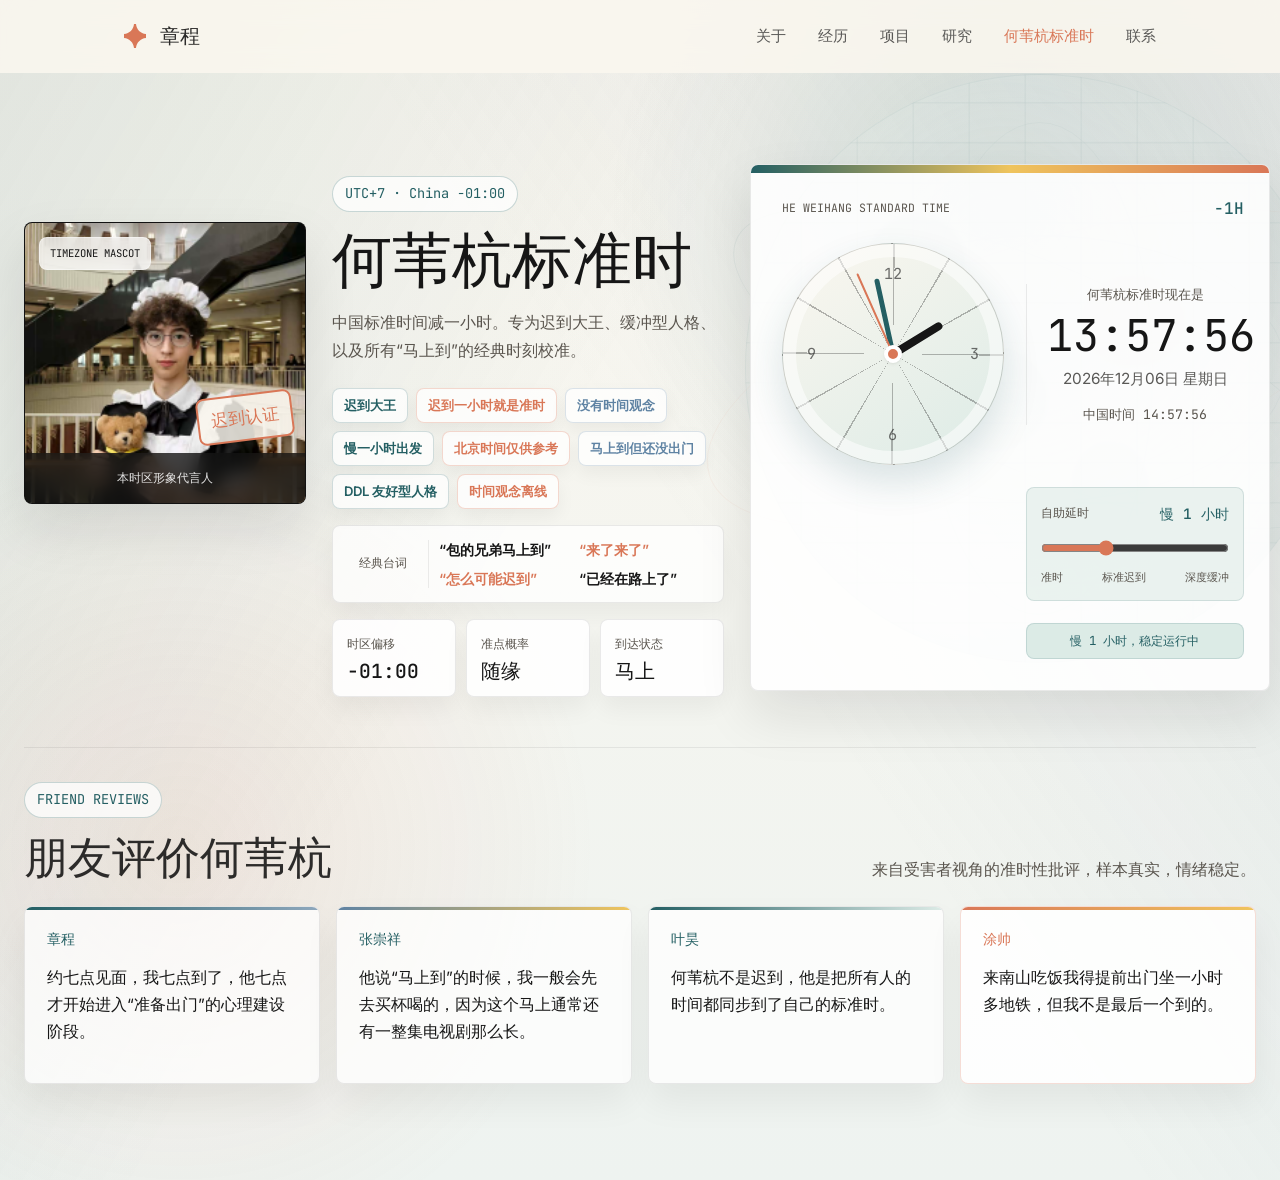
==== time/index.html @ 6fc43f2b "Polish standard time page layout" ====
<!DOCTYPE html>
<html lang="zh-CN">
<head>
    <meta charset="UTF-8">
    <meta name="viewport" content="width=device-width, initial-scale=1.0">
    <title>何苇杭标准时 - 慢中国一小时</title>
    <link rel="preconnect" href="https://fonts.googleapis.com">
    <link rel="preconnect" href="https://fonts.gstatic.com" crossorigin>
    <link href="https://fonts.googleapis.com/css2?family=Inter:wght@400;500;600&family=Lora:ital,wght@0,400;0,500;0,600;1,400&family=JetBrains+Mono:wght@400;500&display=swap" rel="stylesheet">
    <link rel="icon" href="data:image/svg+xml,%3Csvg xmlns='http://www.w3.org/2000/svg' viewBox='0 0 24 24'%3E%3Cpath fill='%23D97757' d='M12 0C12.5 5.5 16.5 9.5 22 10V14C16.5 14.5 12.5 18.5 12 24H10C9.5 18.5 5.5 14.5 0 14V10C5.5 9.5 9.5 5.5 10 0H12Z'/%3E%3C/svg%3E">
    <link rel="stylesheet" href="../styles.css?v=balanced-layout">
</head>
<body class="time-page">
    <nav class="navbar">
        <div class="nav-container">
            <a href="/" class="nav-logo">
                <svg width="24" height="24" viewBox="0 0 24 24" fill="none" xmlns="http://www.w3.org/2000/svg">
                    <path d="M12 0C12.5 5.5 16.5 9.5 22 10V14C16.5 14.5 12.5 18.5 12 24H10C9.5 18.5 5.5 14.5 0 14V10C5.5 9.5 9.5 5.5 10 0H12Z" fill="currentColor"/>
                </svg>
                <span>章程</span>
            </a>
            <div class="nav-menu">
                <a href="/#about" class="nav-link">关于</a>
                <a href="/#experience" class="nav-link">经历</a>
                <a href="/#projects" class="nav-link">项目</a>
                <a href="/#research" class="nav-link">研究</a>
                <a href="/time/" class="nav-link active">何苇杭标准时</a>
                <a href="/#contact" class="nav-link">联系</a>
            </div>
            <button class="nav-toggle" type="button" aria-label="打开导航菜单" aria-expanded="false">
                <span></span><span></span>
            </button>
        </div>
    </nav>

    <main class="main-content time-main">
        <section class="time-hero" aria-labelledby="time-title">
            <div class="time-globe" aria-hidden="true">
                <div class="globe-core"></div>
                <div class="globe-orbit orbit-one"></div>
                <div class="globe-orbit orbit-two"></div>
            </div>
            <figure class="time-portrait-card">
                <img src="../assets/he-weihang-time.png" alt="何苇杭标准时主题照片" class="time-portrait" width="200" height="300">
                <span class="portrait-badge">TIMEZONE MASCOT</span>
                <span class="late-stamp">迟到认证</span>
                <figcaption>本时区形象代言人</figcaption>
            </figure>

            <div class="time-copy">
                <div class="hero-badge time-badge" id="timezoneBadge">UTC+7 · China - 1h</div>
                <h1 id="time-title" class="hero-title">何苇杭标准时</h1>
                <p class="hero-description">
                    中国标准时间减一小时。专为迟到大王、缓冲型人格、以及所有“马上到”的经典时刻校准。
                </p>
                <div class="time-tags" aria-label="何苇杭标准时标签">
                    <span>迟到大王</span>
                    <span>迟到一小时就是准时</span>
                    <span>没有时间观念</span>
                    <span>慢一小时出发</span>
                    <span>北京时间仅供参考</span>
                    <span>马上到但还没出门</span>
                    <span>DDL 友好型人格</span>
                    <span>时间观念离线</span>
                </div>
                <div class="time-lines" aria-label="何苇杭经典台词">
                    <span>经典台词</span>
                    <p>“包的兄弟马上到”</p>
                    <p>“来了来了”</p>
                    <p>“怎么可能迟到”</p>
                    <p>“已经在路上了”</p>
                </div>
                <div class="time-facts" aria-label="何苇杭标准时参数">
                    <div class="time-fact">
                        <span>时区偏移</span>
                        <strong id="offsetFact">-01:00</strong>
                    </div>
                    <div class="time-fact">
                        <span>准点概率</span>
                        <strong id="punctualityFact">随缘</strong>
                    </div>
                    <div class="time-fact">
                        <span>到达状态</span>
                        <strong id="arrivalFact">马上</strong>
                    </div>
                </div>
            </div>

            <div class="clock-shell" aria-label="何苇杭标准时时钟">
                <div class="clock-header">
                    <span>HE WEIHANG STANDARD TIME</span>
                    <strong id="clockOffset">-1H</strong>
                </div>
                <div class="clock-face">
                    <div class="clock-mark mark-12">12</div>
                    <div class="clock-mark mark-3">3</div>
                    <div class="clock-mark mark-6">6</div>
                    <div class="clock-mark mark-9">9</div>
                    <div class="clock-hand hour-hand" id="hourHand"></div>
                    <div class="clock-hand minute-hand" id="minuteHand"></div>
                    <div class="clock-hand second-hand" id="secondHand"></div>
                    <div class="clock-pin"></div>
                </div>

                <div class="time-panel">
                    <div class="timezone-label">何苇杭标准时现在是</div>
                    <time id="digitalTime" class="digital-time" datetime="">--:--:--</time>
                    <div id="dateLine" class="date-line">正在校准时间...</div>
                    <div id="chinaTime" class="china-time">中国时间 --:--:--</div>
                </div>
                <div class="delay-control" aria-label="何苇杭标准时延时调节">
                    <div class="delay-control-top">
                        <label for="delaySlider">自助延时</label>
                        <output id="delayValue" for="delaySlider">慢 1 小时</output>
                    </div>
                    <input type="range" id="delaySlider" min="0" max="180" step="5" value="60">
                    <div class="delay-scale">
                        <span>准时</span>
                        <span>标准迟到</span>
                        <span>深度缓冲</span>
                    </div>
                </div>
                <div class="clock-note" id="clockNote">慢一小时，稳定运行中</div>
            </div>
        </section>

        <section class="friend-reviews" aria-labelledby="friend-reviews-title">
            <div class="friend-reviews-header">
                <div class="hero-badge time-badge">FRIEND REVIEWS</div>
                <h2 id="friend-reviews-title">朋友评价何苇杭</h2>
                <p>来自受害者视角的准时性批评，样本真实，情绪稳定。</p>
            </div>
            <div class="review-grid">
                <article class="review-card">
                    <div class="review-name">章程</div>
                    <p>约七点见面，我七点到了，他七点才开始进入“准备出门”的心理建设阶段。</p>
                </article>
                <article class="review-card">
                    <div class="review-name">张崇祥</div>
                    <p>他说“马上到”的时候，我一般会先去买杯喝的，因为这个马上通常还有一整集电视剧那么长。</p>
                </article>
                <article class="review-card">
                    <div class="review-name">叶昊</div>
                    <p>何苇杭不是迟到，他是把所有人的时间都同步到了自己的标准时。</p>
                </article>
                <article class="review-card featured-review">
                    <div class="review-name">涂帅</div>
                    <p>来南山吃饭我得提前出门坐一小时多地铁，但我不是最后一个到的。</p>
                </article>
            </div>
        </section>
    </main>

    <script src="../script.js?v=mobile-nav"></script>
    <script src="./time.js?v=standard-time"></script>
</body>
</html>
---- styles.css ----
/* Claude Design System - Exact Alignment */
:root {
    /* Core Colors */
    --anthropic-paper: #FAF9F5;
    --anthropic-terracotta: #D97757;
    --anthropic-terracotta-hover: #C4664A;
    --anthropic-charcoal: #2C2B2A;

    /* Functional Colors */
    --bg-main: var(--anthropic-paper);
    --bg-secondary: #F4F2EC;
    --bg-card: #FFFFFF;
    --text-primary: var(--anthropic-charcoal);
    --text-secondary: #5A5957;
    --text-tertiary: #8C8A88;
    --border-light: rgba(0, 0, 0, 0.06);
    --border-medium: rgba(0, 0, 0, 0.12);

    /* Shadows */
    --shadow-sm: 0 1px 2px rgba(0, 0, 0, 0.04), 0 2px 4px rgba(0, 0, 0, 0.04);
    --shadow-md: 0 2px 4px rgba(0, 0, 0, 0.04), 0 4px 8px rgba(0, 0, 0, 0.04);
    --shadow-lg: 0 4px 6px rgba(0, 0, 0, 0.04), 0 10px 24px rgba(0, 0, 0, 0.06);

    /* Layout */
    --radius-sm: 8px;
    --radius-md: 12px;
    --radius-lg: 20px;
    --radius-xl: 24px;
    --transition: all 0.25s cubic-bezier(0.2, 0.8, 0.2, 1);
    --max-width: 1080px;
}

/* Reset & Base */
* { margin: 0; padding: 0; box-sizing: border-box; }
html { scroll-behavior: smooth; font-size: 16px; }

body {
    font-family: 'Inter', -apple-system, BlinkMacSystemFont, sans-serif;
    background-color: var(--bg-main);
    color: var(--text-primary);
    line-height: 1.6;
    -webkit-font-smoothing: antialiased;
    -moz-osx-font-smoothing: grayscale;
}

/* Typography Overrides */
h1, h2, h3, h4, .nav-logo {
    font-family: 'Lora', Georgia, serif;
    color: var(--text-primary);
    letter-spacing: -0.01em;
}

code, .badge {
    font-family: 'JetBrains Mono', monospace;
}

/* Navigation */
.navbar {
    position: fixed;
    top: 0; left: 0; right: 0;
    background: rgba(250, 249, 245, 0.85);
    backdrop-filter: blur(12px);
    -webkit-backdrop-filter: blur(12px);
    z-index: 1000;
    transition: var(--transition);
    border-bottom: 1px solid transparent;
}

.navbar.scrolled {
    border-bottom: 1px solid var(--border-light);
}

.nav-container {
    max-width: var(--max-width);
    margin: 0 auto;
    padding: 0 24px;
    height: 72px;
    display: flex;
    justify-content: space-between;
    align-items: center;
}

.nav-toggle {
    display: none;
    width: 42px;
    height: 42px;
    align-items: center;
    justify-content: center;
    flex-direction: column;
    gap: 6px;
    border: 1px solid var(--border-medium);
    border-radius: var(--radius-sm);
    background: rgba(255, 255, 255, 0.58);
    color: var(--text-primary);
    cursor: pointer;
    transition: var(--transition);
}

.nav-toggle:hover {
    border-color: rgba(217, 119, 87, 0.38);
}

.nav-toggle span {
    width: 18px;
    height: 2px;
    border-radius: 999px;
    background: currentColor;
    transition: var(--transition);
}

.nav-toggle.is-open span:first-child {
    transform: translateY(4px) rotate(45deg);
}

.nav-toggle.is-open span:last-child {
    transform: translateY(-4px) rotate(-45deg);
}

.nav-logo {
    display: flex;
    align-items: center;
    gap: 12px;
    font-size: 1.25rem;
    font-weight: 500;
    text-decoration: none;
    color: var(--text-primary);
}

.nav-logo svg {
    color: var(--anthropic-terracotta);
}

.nav-menu {
    display: flex;
    gap: 32px;
}

.nav-link {
    text-decoration: none;
    color: var(--text-secondary);
    font-size: 0.95rem;
    font-weight: 400;
    transition: var(--transition);
}

.nav-link:hover {
    color: var(--anthropic-terracotta);
}

.nav-link.active {
    color: var(--anthropic-terracotta);
}

/* Layout */
.main-content {
    max-width: var(--max-width);
    margin: 0 auto;
    padding: 0 24px;
}

.section {
    padding: 100px 0;
    border-bottom: 1px solid var(--border-light);
}

.section:last-child {
    border-bottom: none;
}

.section-header {
    margin-bottom: 48px;
    text-align: center;
}

.section-header.align-left {
    text-align: left;
}

.section-header h2 {
    font-size: 2.2rem;
    font-weight: 400;
    margin-bottom: 12px;
}

.section-header p {
    color: var(--text-secondary);
    font-size: 1.1rem;
}

/* Buttons */
.btn {
    display: inline-flex;
    align-items: center;
    justify-content: center;
    padding: 12px 24px;
    border-radius: var(--radius-sm);
    font-size: 0.95rem;
    font-weight: 500;
    text-decoration: none;
    transition: var(--transition);
    cursor: pointer;
    border: 1px solid transparent;
}

.btn-primary {
    background-color: var(--anthropic-charcoal);
    color: white;
}

.btn-primary:hover {
    background-color: #000000;
    transform: translateY(-1px);
    box-shadow: var(--shadow-md);
}

.btn-secondary {
    background-color: transparent;
    color: var(--text-primary);
    border-color: var(--border-medium);
}

.btn-secondary:hover {
    border-color: var(--text-primary);
    background-color: rgba(0,0,0,0.02);
}

/* Hero Section */
.hero {
    padding: 180px 0 100px;
    display: grid;
    grid-template-columns: 1.2fr 1fr;
    gap: 64px;
    align-items: center;
    border-bottom: 1px solid var(--border-light);
}

.hero-badge {
    display: inline-block;
    padding: 6px 12px;
    background: var(--bg-secondary);
    border: 1px solid var(--border-light);
    border-radius: 20px;
    font-size: 0.85rem;
    color: var(--text-secondary);
    margin-bottom: 24px;
    font-family: 'JetBrains Mono', monospace;
}

.hero-title {
    font-size: clamp(2.5rem, 5vw, 3.5rem);
    font-weight: 400;
    line-height: 1.15;
    margin-bottom: 24px;
}

.hero-description {
    font-size: 1.15rem;
    color: var(--text-secondary);
    line-height: 1.6;
    margin-bottom: 40px;
    max-width: 540px;
}

.hero-actions {
    display: flex;
    gap: 16px;
}

/* He Weihang Time */
.time-page {
    --time-ink: #161616;
    --time-muted: #5a554e;
    --time-teal: #245f63;
    --time-blue: #5f83a3;
    --time-teal-soft: #dcebe6;
    --time-gold: #efc45d;
    --time-paper: #fbf7ef;
    --time-surface: rgba(255, 255, 255, 0.74);
    --time-surface-strong: rgba(255, 255, 255, 0.88);
    --time-line: rgba(22, 22, 22, 0.09);
    --time-shadow: 0 24px 54px rgba(22, 22, 22, 0.1);
    min-height: 100vh;
    overflow-x: hidden;
    background:
        radial-gradient(circle at 78% 18%, rgba(36, 95, 99, 0.17), transparent 28%),
        radial-gradient(circle at 14% 72%, rgba(217, 119, 87, 0.12), transparent 30%),
        linear-gradient(120deg, rgba(36, 95, 99, 0.12), rgba(251, 247, 239, 0) 42%),
        linear-gradient(235deg, rgba(95, 131, 163, 0.14), rgba(251, 247, 239, 0) 46%),
        linear-gradient(180deg, #fbf7ef 0%, #eef3f0 100%);
}

.time-page .navbar {
    background: rgba(251, 247, 239, 0.86);
}

.time-main {
    max-width: 1380px;
    min-height: 100vh;
    position: relative;
}

.time-hero {
    padding: 128px 0 50px;
    position: relative;
    display: grid;
    grid-template-columns: minmax(282px, 0.72fr) minmax(392px, 1fr) minmax(520px, 1.28fr);
    gap: 26px;
    align-items: start;
}

.time-globe {
    position: absolute;
    width: min(590px, 46vw);
    aspect-ratio: 1;
    right: -78px;
    top: 74px;
    pointer-events: none;
    opacity: 0.28;
    z-index: 0;
}

.globe-core,
.globe-orbit {
    position: absolute;
    inset: 0;
    border-radius: 50%;
}

.globe-core {
    overflow: hidden;
    border: 1px solid rgba(36, 95, 99, 0.2);
    background:
        radial-gradient(ellipse at 29% 32%, rgba(36, 95, 99, 0.24) 0 8%, transparent 9%),
        radial-gradient(ellipse at 42% 55%, rgba(36, 95, 99, 0.18) 0 11%, transparent 12%),
        radial-gradient(ellipse at 66% 42%, rgba(217, 119, 87, 0.18) 0 9%, transparent 10%),
        radial-gradient(ellipse at 62% 70%, rgba(36, 95, 99, 0.16) 0 7%, transparent 8%),
        repeating-linear-gradient(0deg, transparent 0 38px, rgba(36, 95, 99, 0.14) 39px 40px),
        repeating-linear-gradient(90deg, transparent 0 54px, rgba(36, 95, 99, 0.14) 55px 56px),
        radial-gradient(circle at 45% 35%, rgba(255, 255, 255, 0.78), rgba(220, 235, 230, 0.44) 62%, rgba(95, 131, 163, 0.22));
    box-shadow: inset -28px -24px 70px rgba(36, 95, 99, 0.12);
}

.globe-core::before,
.globe-core::after {
    content: "";
    position: absolute;
    inset: 8%;
    border: 1px solid rgba(36, 95, 99, 0.16);
    border-radius: 50%;
}

.globe-core::before {
    transform: scaleX(0.46);
}

.globe-core::after {
    transform: scaleY(0.54);
}

.globe-orbit {
    border: 1px solid rgba(217, 119, 87, 0.2);
}

.orbit-one {
    transform: rotate(-18deg) scaleX(1.18) scaleY(0.42);
}

.orbit-two {
    border-color: rgba(36, 95, 99, 0.22);
    transform: rotate(23deg) scaleX(1.12) scaleY(0.35);
}

.time-copy,
.time-portrait-card,
.clock-shell {
    position: relative;
    z-index: 1;
}

.time-badge {
    background: var(--time-surface);
    border-color: rgba(36, 95, 99, 0.24);
    color: var(--time-teal);
    margin-bottom: 18px;
}

.time-copy {
    padding-top: 48px;
}

.time-copy .hero-title {
    color: var(--time-ink);
    font-size: 3.72rem;
    letter-spacing: 0;
    line-height: 0.98;
    margin-bottom: 20px;
    white-space: nowrap;
}

.time-copy .hero-description {
    color: var(--time-muted);
    font-size: 1rem;
    line-height: 1.75;
    max-width: 438px;
    margin-bottom: 24px;
}

.time-tags {
    display: flex;
    flex-wrap: wrap;
    gap: 8px;
    max-width: 438px;
}

.time-tags span {
    display: inline-flex;
    align-items: center;
    min-height: 34px;
    padding: 6px 11px;
    border-radius: var(--radius-sm);
    border: 1px solid rgba(36, 95, 99, 0.2);
    background: var(--time-surface);
    color: var(--time-teal);
    font-size: 0.82rem;
    font-weight: 600;
    box-shadow: 0 8px 18px rgba(22, 22, 22, 0.05);
}

.time-tags span:nth-child(2),
.time-tags span:nth-child(5),
.time-tags span:nth-child(8) {
    border-color: rgba(217, 119, 87, 0.28);
    color: var(--anthropic-terracotta);
}

.time-tags span:nth-child(3),
.time-tags span:nth-child(6) {
    border-color: rgba(95, 131, 163, 0.22);
    color: var(--time-blue);
}

.time-lines {
    max-width: 438px;
    margin-top: 16px;
    padding: 14px;
    display: grid;
    grid-template-columns: minmax(82px, auto) 1fr 1fr;
    gap: 10px;
    align-items: center;
    border: 1px solid var(--time-line);
    border-radius: var(--radius-sm);
    background: var(--time-surface);
    box-shadow: 0 12px 24px rgba(22, 22, 22, 0.05);
}

.time-lines span {
    grid-row: span 2;
    align-self: stretch;
    display: flex;
    align-items: center;
    padding: 0 12px;
    border-right: 1px solid rgba(22, 22, 22, 0.08);
    color: var(--time-muted);
    font-family: 'JetBrains Mono', monospace;
    font-size: 0.76rem;
}

.time-lines p {
    margin: 0;
    color: var(--time-ink);
    font-size: 0.88rem;
    font-weight: 600;
    line-height: 1.35;
}

.time-lines p:nth-of-type(2),
.time-lines p:nth-of-type(3) {
    color: var(--anthropic-terracotta);
}

.time-facts {
    display: grid;
    grid-template-columns: repeat(3, minmax(0, 1fr));
    gap: 10px;
    max-width: 438px;
    margin-top: 16px;
}

.time-fact {
    min-height: 78px;
    padding: 14px;
    border: 1px solid var(--time-line);
    border-radius: var(--radius-sm);
    background: var(--time-surface-strong);
    box-shadow: 0 12px 24px rgba(22, 22, 22, 0.05);
}

.time-fact span {
    display: block;
    color: var(--time-muted);
    font-size: 0.78rem;
    margin-bottom: 7px;
}

.time-fact strong {
    display: block;
    color: var(--time-ink);
    font-family: 'JetBrains Mono', monospace;
    font-size: 1.22rem;
    line-height: 1.1;
    font-weight: 500;
}

.time-portrait-card {
    position: relative;
    margin: 94px 0 0;
    aspect-ratio: 1;
    min-height: 0;
    align-self: start;
    border-radius: var(--radius-sm);
    overflow: hidden;
    background: #121212;
    border: 1px solid rgba(22, 22, 22, 0.14);
    box-shadow: var(--time-shadow);
}

.time-portrait {
    width: 100%;
    height: 100%;
    min-height: 0;
    object-fit: cover;
    object-position: center 42%;
    display: block;
    filter: saturate(1.05) contrast(1.02);
}

.portrait-badge,
.late-stamp,
.time-portrait-card figcaption,
.clock-header,
.delay-control,
.clock-note {
    font-family: 'JetBrains Mono', monospace;
}

.portrait-badge {
    position: absolute;
    left: 14px;
    top: 14px;
    padding: 7px 10px;
    border: 1px solid rgba(255, 255, 255, 0.38);
    border-radius: var(--radius-sm);
    background: rgba(255, 255, 255, 0.76);
    backdrop-filter: blur(10px);
    color: var(--time-ink);
    font-size: 0.66rem;
}

.late-stamp {
    position: absolute;
    right: 12px;
    bottom: 62px;
    transform: rotate(-7deg);
    padding: 8px 12px;
    border: 2px solid var(--anthropic-terracotta);
    border-radius: var(--radius-sm);
    background: rgba(251, 247, 239, 0.84);
    color: var(--anthropic-terracotta);
    font-size: 1.05rem;
    font-weight: 500;
}

.time-portrait-card figcaption {
    position: absolute;
    left: 0;
    right: 0;
    bottom: 0;
    padding: 15px 16px;
    background: rgba(18, 18, 18, 0.78);
    color: rgba(255, 255, 255, 0.88);
    font-size: 0.78rem;
    text-align: center;
    backdrop-filter: blur(10px);
}

.clock-shell {
    min-height: 498px;
    margin-top: 36px;
    position: relative;
    overflow: hidden;
    background: var(--time-surface-strong);
    border: 1px solid var(--time-line);
    border-radius: var(--radius-sm);
    box-shadow: var(--time-shadow);
    padding: clamp(24px, 2.4vw, 34px);
    display: grid;
    grid-template-columns: minmax(222px, 0.9fr) minmax(218px, 1fr);
    gap: 22px 22px;
    align-items: center;
}

.clock-shell::before {
    content: "";
    position: absolute;
    top: 0;
    left: 0;
    right: 0;
    height: 8px;
    background: linear-gradient(90deg, var(--time-teal), var(--time-gold), var(--anthropic-terracotta));
}

.clock-header {
    grid-column: 1 / -1;
    width: 100%;
    display: flex;
    justify-content: space-between;
    align-items: center;
    gap: 16px;
    color: var(--time-muted);
    font-size: 0.72rem;
}

.clock-header strong {
    color: var(--time-teal);
    font-size: 1rem;
    font-weight: 500;
}

.clock-face {
    width: min(302px, 100%);
    aspect-ratio: 1;
    border-radius: 50%;
    position: relative;
    background:
        radial-gradient(circle at 50% 50%, rgba(36, 95, 99, 0.14) 0 7px, transparent 8px),
        repeating-conic-gradient(from 0deg, rgba(22, 22, 22, 0.3) 0deg 1deg, transparent 1deg 30deg),
        linear-gradient(145deg, #fbf7ef, #dcebe6);
    border: 1px solid rgba(22, 22, 22, 0.16);
    box-shadow: inset 0 0 0 13px rgba(255,255,255,0.55), 0 18px 36px rgba(36, 95, 99, 0.16);
}

.clock-mark {
    position: absolute;
    font-family: 'JetBrains Mono', monospace;
    color: rgba(22, 22, 22, 0.62);
    font-size: 0.95rem;
    line-height: 1;
}

.mark-12 {
    top: 22px;
    left: 50%;
    transform: translateX(-50%);
}

.mark-3 {
    top: 50%;
    right: 24px;
    transform: translateY(-50%);
}

.mark-6 {
    bottom: 22px;
    left: 50%;
    transform: translateX(-50%);
}

.mark-9 {
    top: 50%;
    left: 24px;
    transform: translateY(-50%);
}

.clock-hand {
    position: absolute;
    left: 50%;
    bottom: 50%;
    transform-origin: 50% 100%;
    transform: translateX(-50%) rotate(0deg);
    border-radius: 999px;
}

.hour-hand {
    width: 8px;
    height: 26%;
    background: var(--time-ink);
}

.minute-hand {
    width: 5px;
    height: 35%;
    background: var(--time-teal);
}

.second-hand {
    width: 2px;
    height: 40%;
    background: var(--anthropic-terracotta);
}

.clock-pin {
    position: absolute;
    width: 18px;
    aspect-ratio: 1;
    left: 50%;
    top: 50%;
    transform: translate(-50%, -50%);
    border-radius: 50%;
    background: var(--anthropic-terracotta);
    border: 4px solid #ffffff;
    box-shadow: var(--shadow-sm);
}

.time-panel {
    align-self: center;
    width: 100%;
    text-align: center;
    padding: 0 0 0 20px;
    border-top: none;
    border-left: 1px solid rgba(22, 22, 22, 0.08);
}

.timezone-label,
.china-time {
    font-family: 'JetBrains Mono', monospace;
    color: var(--time-muted);
    font-size: 0.82rem;
}

.digital-time {
    display: block;
    margin: 9px 0;
    font-family: 'JetBrains Mono', monospace;
    font-size: 2.74rem;
    line-height: 1;
    color: var(--time-ink);
    font-variant-numeric: tabular-nums;
    white-space: nowrap;
}

.date-line {
    color: var(--text-secondary);
    margin-bottom: 12px;
    font-size: 0.96rem;
}

.delay-control {
    grid-column: 2;
    width: 100%;
    padding: 14px;
    border: 1px solid rgba(36, 95, 99, 0.14);
    border-radius: var(--radius-sm);
    background: rgba(220, 235, 230, 0.58);
}

.delay-control-top,
.delay-scale {
    display: flex;
    justify-content: space-between;
    gap: 12px;
    min-width: 0;
}

.delay-control-top {
    align-items: center;
    margin-bottom: 10px;
}

.delay-control label {
    color: var(--time-muted);
    font-size: 0.76rem;
}

.delay-control output {
    color: var(--time-teal);
    font-size: 0.9rem;
    font-weight: 500;
    white-space: nowrap;
}

.delay-control input[type="range"] {
    width: 100%;
    height: 26px;
    accent-color: var(--anthropic-terracotta);
    cursor: pointer;
}

.delay-scale {
    color: var(--time-muted);
    font-size: 0.68rem;
}

.clock-note {
    grid-column: 2;
    width: 100%;
    min-height: 36px;
    display: flex;
    align-items: center;
    justify-content: center;
    border: 1px solid rgba(36, 95, 99, 0.15);
    border-radius: var(--radius-sm);
    background: var(--time-teal-soft);
    color: var(--time-teal);
    font-size: 0.78rem;
}

.friend-reviews {
    position: relative;
    z-index: 1;
    padding: 34px 0 96px;
    border-top: 1px solid rgba(22, 22, 22, 0.07);
}

.friend-reviews-header {
    max-width: none;
    margin-bottom: 24px;
    display: grid;
    grid-template-columns: minmax(280px, 0.72fr) minmax(360px, 1fr);
    gap: 10px 28px;
    align-items: end;
}

.friend-reviews-header .time-badge {
    grid-column: 1 / -1;
    width: fit-content;
    margin-bottom: 4px;
}

.friend-reviews-header h2 {
    font-size: 2.72rem;
    font-weight: 400;
    line-height: 1.15;
    letter-spacing: 0;
    margin-bottom: 0;
}

.friend-reviews-header p {
    color: var(--time-muted);
    font-size: 1rem;
    max-width: 520px;
    justify-self: end;
    margin: 0;
}

.review-grid {
    display: grid;
    grid-template-columns: repeat(4, minmax(0, 1fr));
    gap: 16px;
}

.review-card {
    min-height: 178px;
    position: relative;
    overflow: hidden;
    display: flex;
    flex-direction: column;
    padding: 22px;
    border: 1px solid var(--time-line);
    border-radius: var(--radius-sm);
    background: var(--time-surface);
    box-shadow: 0 18px 36px rgba(22, 22, 22, 0.06);
}

.review-card::before {
    content: "";
    position: absolute;
    inset: 0 0 auto;
    height: 3px;
    background: linear-gradient(90deg, var(--time-teal), rgba(95, 131, 163, 0.7));
}

.review-card:nth-child(2)::before {
    background: linear-gradient(90deg, var(--time-blue), var(--time-gold));
}

.review-card:nth-child(3)::before {
    background: linear-gradient(90deg, var(--time-teal), var(--time-teal-soft));
}

.review-name {
    margin-bottom: 14px;
    color: var(--time-teal);
    font-family: 'JetBrains Mono', monospace;
    font-size: 0.85rem;
}

.review-card p {
    margin: 0;
    color: var(--time-ink);
    font-size: 0.98rem;
    line-height: 1.72;
}

.featured-review {
    background: var(--time-surface-strong);
    border-color: rgba(217, 119, 87, 0.24);
}

.featured-review::before {
    background: linear-gradient(90deg, var(--anthropic-terracotta), var(--time-gold));
}

.featured-review .review-name {
    color: var(--anthropic-terracotta);
}

/* Bento Grid */
.bento-grid {
    display: grid;
    grid-template-columns: 1fr 1fr;
    gap: 16px;
}

.bento-item {
    background: var(--bg-card);
    padding: 32px;
    border-radius: var(--radius-xl);
    border: 1px solid var(--border-light);
    box-shadow: var(--shadow-sm);
    display: flex;
    flex-direction: column;
    justify-content: center;
}

.stat-item {
    align-items: center;
    text-align: center;
}

.stat-value {
    font-family: 'Lora', serif;
    font-size: 3rem;
    color: var(--anthropic-terracotta);
    line-height: 1;
    margin-bottom: 8px;
}

.stat-label {
    font-size: 0.9rem;
    color: var(--text-secondary);
}

.tech-item {
    grid-column: span 2;
    background: var(--bg-secondary);
    border: none;
}

.tech-stack {
    font-family: 'JetBrains Mono', monospace;
    font-size: 1.1rem;
    color: var(--text-primary);
    line-height: 1.8;
    text-align: center;
}

/* Timeline / Experience */
.timeline {
    max-width: 800px;
    margin: 0 auto;
    display: flex;
    flex-direction: column;
    gap: 32px;
}

.timeline-card {
    background: var(--bg-card);
    border: 1px solid var(--border-light);
    border-radius: var(--radius-lg);
    padding: 40px;
    box-shadow: var(--shadow-sm);
    transition: var(--transition);
}

.timeline-card:hover {
    box-shadow: var(--shadow-lg);
    border-color: var(--border-medium);
}

.card-meta {
    display: flex;
    justify-content: space-between;
    margin-bottom: 16px;
    font-size: 0.9rem;
    color: var(--text-secondary);
}

.company {
    font-weight: 500;
    color: var(--anthropic-terracotta);
}

.timeline-card h3 {
    font-size: 1.4rem;
    font-weight: 400;
    margin-bottom: 20px;
}

.task-list {
    list-style: none;
    margin-bottom: 24px;
}

.task-list li {
    position: relative;
    padding-left: 20px;
    margin-bottom: 12px;
    color: var(--text-secondary);
    font-size: 0.95rem;
}

.task-list li::before {
    content: "•";
    position: absolute;
    left: 0;
    color: var(--border-medium);
    font-size: 1.2rem;
}

.tags {
    display: flex;
    flex-wrap: wrap;
    gap: 8px;
}

.tags span {
    font-size: 0.8rem;
    padding: 4px 12px;
    background: var(--bg-secondary);
    border-radius: 4px;
    color: var(--text-secondary);
}

/* Grid Layouts for Projects */
.grid-layout {
    display: grid;
    grid-template-columns: repeat(auto-fit, minmax(300px, 1fr));
    gap: 24px;
}

.project-card, .research-item {
    background: var(--bg-card);
    border: 1px solid var(--border-light);
    border-radius: var(--radius-lg);
    padding: 32px;
    text-decoration: none;
    color: inherit;
    display: flex;
    flex-direction: column;
    justify-content: space-between;
    transition: var(--transition);
}

.project-card:hover, .research-item:hover {
    transform: translateY(-2px);
    box-shadow: var(--shadow-lg);
    border-color: var(--border-medium);
}

.card-top h3 {
    font-size: 1.25rem;
    font-weight: 400;
    margin-bottom: 16px;
}

.card-top p {
    color: var(--text-secondary);
    font-size: 0.95rem;
    line-height: 1.6;
    margin-bottom: 32px;
}

.metrics {
    display: flex;
    gap: 16px;
    padding-top: 24px;
    border-top: 1px solid var(--border-light);
    font-family: 'JetBrains Mono', monospace;
    font-size: 0.8rem;
    color: var(--text-tertiary);
}

/* Split Section (Education & Research) */
.split-section {
    display: grid;
    grid-template-columns: 1fr 1.5fr;
    gap: 64px;
}

.edu-item {
    margin-bottom: 32px;
}

.edu-year {
    font-family: 'JetBrains Mono', monospace;
    font-size: 0.85rem;
    color: var(--text-tertiary);
    margin-bottom: 8px;
}

.edu-item h3 {
    font-size: 1.2rem;
    font-weight: 400;
    margin-bottom: 4px;
}

.edu-item p {
    color: var(--text-secondary);
    font-size: 0.95rem;
}

.research-list {
    display: flex;
    flex-direction: column;
    gap: 24px;
}

.research-item .badge {
    display: inline-block;
    font-size: 0.75rem;
    padding: 4px 10px;
    background: rgba(217, 119, 87, 0.1);
    color: var(--anthropic-terracotta);
    border-radius: 4px;
    margin-bottom: 16px;
}

.research-item h4 {
    font-size: 1.1rem;
    font-weight: 400;
    margin-bottom: 12px;
}

.research-item p {
    color: var(--text-secondary);
    font-size: 0.95rem;
    margin: 0;
}

/* Footer */
.footer {
    background: var(--bg-card);
    padding: 100px 24px 40px;
    border-top: 1px solid var(--border-light);
}

.footer-container {
    max-width: var(--max-width);
    margin: 0 auto;
}

.footer-main {
    text-align: center;
    max-width: 600px;
    margin: 0 auto 80px;
}

.footer-main h2 {
    font-size: 2.5rem;
    margin-bottom: 16px;
}

.footer-main p {
    color: var(--text-secondary);
    font-size: 1.1rem;
    margin-bottom: 32px;
}

.footer-links {
    display: flex;
    justify-content: space-between;
    align-items: center;
    padding-top: 24px;
    border-top: 1px solid var(--border-light);
    font-size: 0.9rem;
}

.contact-links {
    display: flex;
    gap: 24px;
}

.contact-links a {
    color: var(--text-secondary);
    text-decoration: none;
    transition: var(--transition);
}

.contact-links a:hover {
    color: var(--text-primary);
}

.contact-links span {
    color: var(--text-tertiary);
}

.copyright {
    color: var(--text-tertiary);
}

/* Responsive */
@media (max-width: 1240px) {
    .time-main {
        max-width: 1040px;
    }

    .time-hero {
        grid-template-columns: minmax(260px, 0.78fr) minmax(0, 1.22fr);
        padding-top: 118px;
        gap: 24px;
        align-items: start;
    }

    .time-copy {
        grid-column: 2;
        grid-row: 1;
        padding-top: 10px;
    }

    .time-copy .hero-title {
        font-size: 3.28rem;
        white-space: normal;
    }

    .time-copy .hero-description,
    .time-tags,
    .time-lines,
    .time-facts {
        max-width: 100%;
    }

    .time-portrait-card {
        grid-column: 1;
        grid-row: 1;
        margin-top: 24px;
    }

    .clock-shell {
        grid-column: 1 / -1;
        grid-template-columns: minmax(260px, 0.86fr) minmax(320px, 1fr);
        min-height: 430px;
        margin-top: 0;
    }
}

@media (max-width: 900px) {
    .hero {
        grid-template-columns: 1fr;
        padding: 140px 0 80px;
        text-align: center;
    }

    .hero-description {
        margin: 0 auto 40px;
    }

    .hero-actions {
        justify-content: center;
    }

    .split-section {
        grid-template-columns: 1fr;
        gap: 48px;
    }

    .time-hero {
        grid-template-columns: 1fr;
        padding: 116px 0 42px;
        gap: 30px;
        text-align: center;
    }

    .time-copy {
        grid-column: auto;
        grid-row: auto;
        order: 1;
        padding-top: 0;
    }

    .time-portrait-card {
        grid-column: auto;
        grid-row: auto;
        order: 2;
        width: min(420px, 100%);
        margin: 0 auto;
    }

    .clock-shell {
        grid-column: auto;
        order: 3;
        width: min(620px, 100%);
        margin: 0 auto;
        grid-template-columns: 1fr;
        justify-items: center;
    }

    .time-panel {
        padding: 24px 0 0;
        border-left: none;
        border-top: 1px solid rgba(22, 22, 22, 0.08);
    }

    .delay-control,
    .clock-note {
        grid-column: 1;
    }

    .time-globe {
        width: min(520px, 92vw);
        right: 50%;
        top: 92px;
        transform: translateX(50%);
        opacity: 0.18;
    }

    .time-copy .hero-title {
        font-size: 3.08rem;
        white-space: normal;
    }

    .time-copy .hero-description {
        margin-left: auto;
        margin-right: auto;
    }

    .time-tags {
        justify-content: center;
        margin-left: auto;
        margin-right: auto;
    }

    .time-facts {
        margin-left: auto;
        margin-right: auto;
    }

    .friend-reviews-header {
        display: block;
        max-width: 620px;
        margin-left: auto;
        margin-right: auto;
        text-align: center;
    }

    .friend-reviews-header .time-badge {
        margin-left: auto;
        margin-right: auto;
    }

    .friend-reviews-header h2 {
        font-size: 2.44rem;
        margin-bottom: 12px;
    }

    .friend-reviews-header p {
        justify-self: auto;
        margin-left: auto;
        margin-right: auto;
    }

    .review-grid {
        grid-template-columns: repeat(2, minmax(0, 1fr));
    }
}

@media (max-width: 600px) {
    .nav-menu {
        display: none;
    }

    .nav-toggle {
        display: inline-flex;
    }

    .nav-menu.is-open {
        display: grid;
        grid-template-columns: repeat(2, minmax(0, 1fr));
        gap: 10px;
        position: fixed;
        top: 72px;
        left: 16px;
        right: 16px;
        padding: 14px;
        border: 1px solid var(--border-light);
        border-radius: var(--radius-sm);
        background: rgba(250,249,245,0.98);
        box-shadow: var(--shadow-lg);
        backdrop-filter: blur(14px);
        -webkit-backdrop-filter: blur(14px);
    }

    .nav-menu.is-open .nav-link {
        min-height: 42px;
        display: flex;
        align-items: center;
        justify-content: center;
        padding: 8px 10px;
        border: 1px solid var(--border-light);
        border-radius: var(--radius-sm);
        background: rgba(255, 255, 255, 0.62);
        color: var(--text-secondary);
        font-size: 0.92rem;
    }

    .nav-menu.is-open .nav-link.active {
        border-color: rgba(217, 119, 87, 0.32);
        color: var(--anthropic-terracotta);
    }

    .bento-grid {
        grid-template-columns: 1fr;
    }

    .tech-item {
        grid-column: 1;
    }

    .footer-links {
        flex-direction: column;
        gap: 24px;
        text-align: center;
    }

    .contact-links {
        flex-wrap: wrap;
        justify-content: center;
    }

    .time-globe {
        top: 86px;
        width: min(360px, 92vw);
        opacity: 0.14;
    }

    .time-hero {
        padding: 104px 0 34px;
        gap: 26px;
    }

    .time-copy .hero-title {
        font-size: 2.62rem;
        line-height: 1.04;
    }

    .time-copy .hero-description {
        font-size: 0.96rem;
        line-height: 1.68;
    }

    .time-globe .globe-orbit {
        display: none;
    }

    .time-lines {
        grid-template-columns: repeat(2, minmax(0, 1fr));
        text-align: center;
    }

    .time-lines span {
        grid-column: 1 / -1;
        grid-row: auto;
        justify-content: center;
        padding: 0 0 10px;
        border-right: none;
        border-bottom: 1px solid rgba(22, 22, 22, 0.08);
    }

    .time-facts {
        grid-template-columns: repeat(3, minmax(0, 1fr));
        gap: 8px;
    }

    .time-fact {
        min-height: 74px;
        padding: 12px 8px;
    }

    .time-fact strong {
        font-size: 1.04rem;
    }

    .time-portrait-card,
    .clock-shell {
        min-height: auto;
    }

    .time-portrait-card {
        order: 3;
    }

    .clock-shell {
        order: 2;
    }

    .time-portrait {
        height: 100%;
        min-height: 0;
        max-height: none;
    }

    .clock-face {
        width: min(310px, 76vw);
    }

    .digital-time {
        font-size: 2.28rem;
    }

    .clock-header {
        align-items: flex-start;
        flex-direction: column;
        gap: 6px;
    }

    .friend-reviews {
        padding-bottom: 72px;
    }

    .friend-reviews-header h2 {
        font-size: 2.08rem;
    }

    .review-grid {
        grid-template-columns: 1fr;
    }

    .review-card {
        min-height: auto;
    }
}

/* Minimalist fade-in animation for load */
.fade-up {
    animation: fadeUp 0.6s cubic-bezier(0.2, 0.8, 0.2, 1) forwards;
    opacity: 0;
    transform: translateY(20px);
}

@keyframes fadeUp {
    to {
        opacity: 1;
        transform: translateY(0);
    }
}
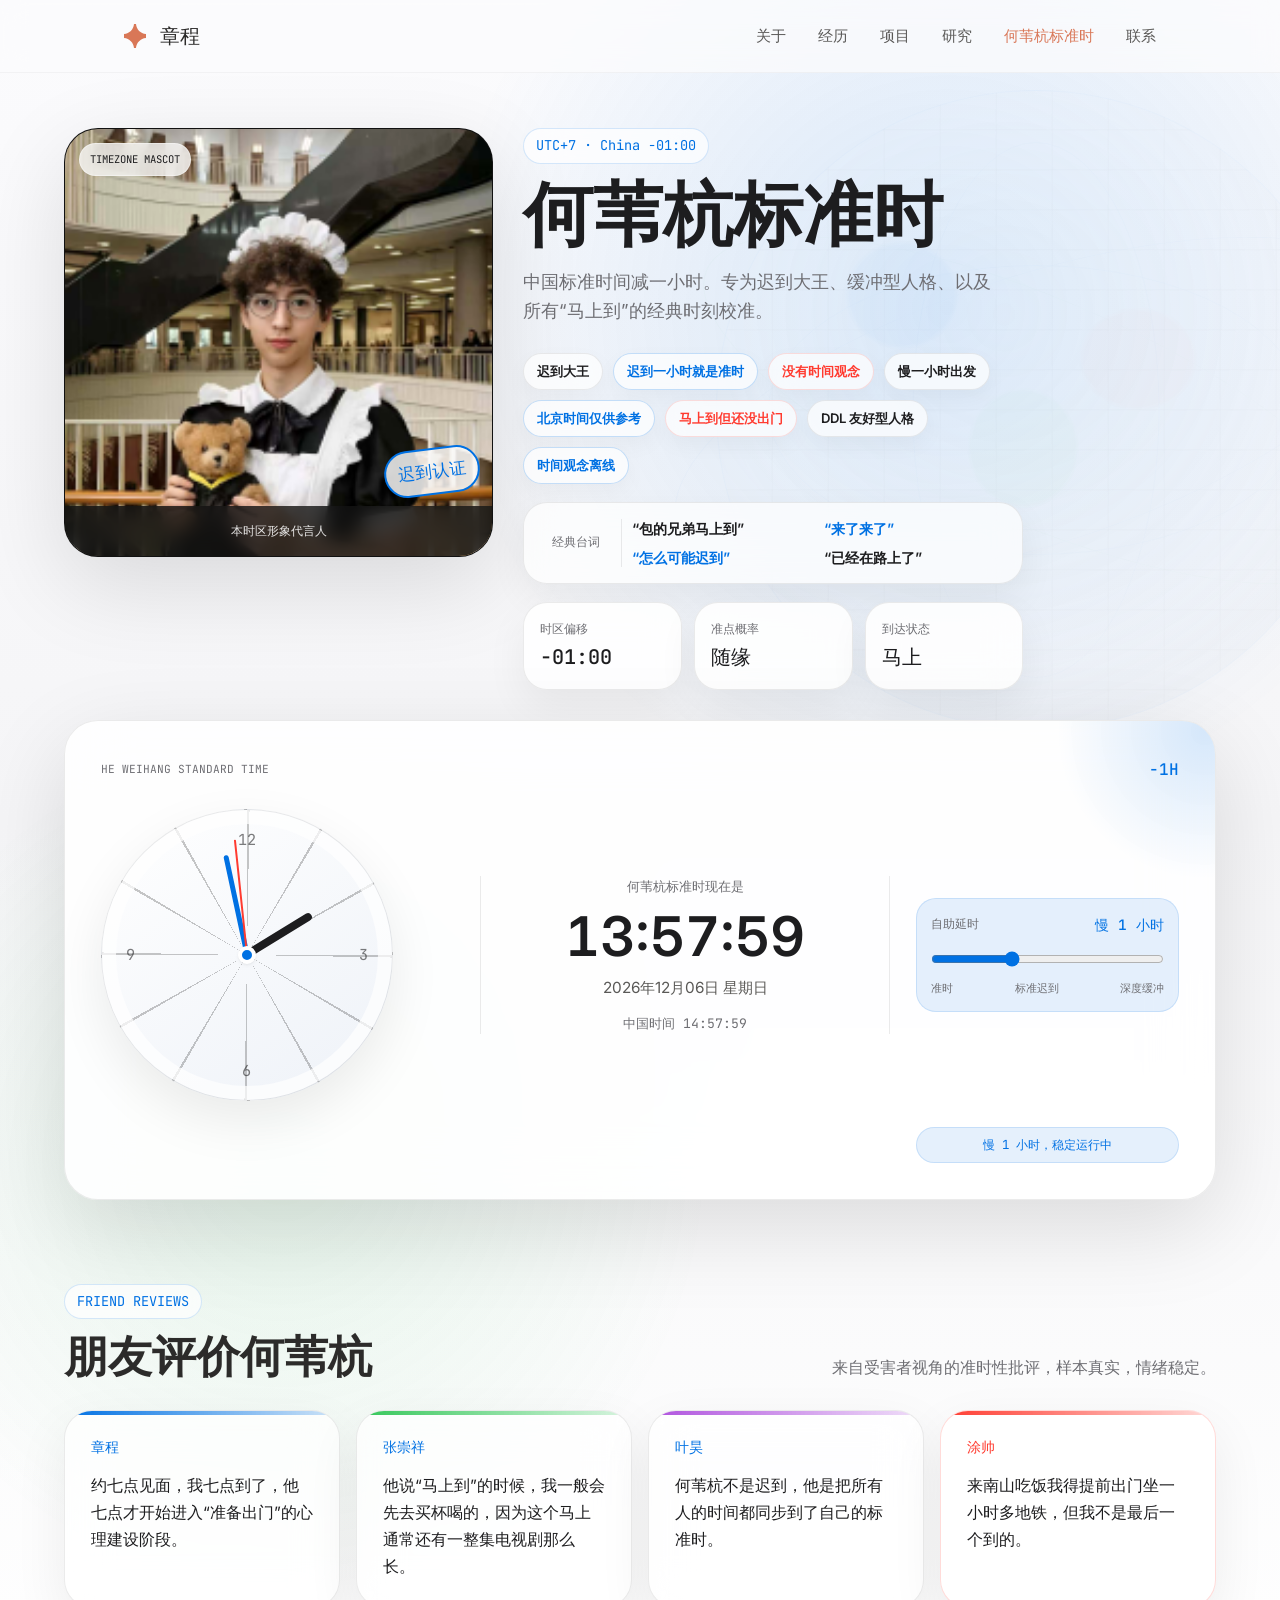
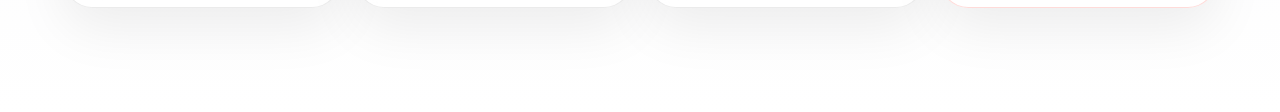
==== commit 8f471b66: "Add HWH quotes and Apple-style time page" ====
--- a/time/index.html
+++ b/time/index.html
@@ -8,7 +8,7 @@
     <link rel="preconnect" href="https://fonts.gstatic.com" crossorigin>
     <link href="https://fonts.googleapis.com/css2?family=Inter:wght@400;500;600&family=Lora:ital,wght@0,400;0,500;0,600;1,400&family=JetBrains+Mono:wght@400;500&display=swap" rel="stylesheet">
     <link rel="icon" href="data:image/svg+xml,%3Csvg xmlns='http://www.w3.org/2000/svg' viewBox='0 0 24 24'%3E%3Cpath fill='%23D97757' d='M12 0C12.5 5.5 16.5 9.5 22 10V14C16.5 14.5 12.5 18.5 12 24H10C9.5 18.5 5.5 14.5 0 14V10C5.5 9.5 9.5 5.5 10 0H12Z'/%3E%3C/svg%3E">
-    <link rel="stylesheet" href="../styles.css?v=balanced-layout">
+    <link rel="stylesheet" href="../styles.css?v=apple-time">
 </head>
 <body class="time-page">
     <nav class="navbar">
--- a/styles.css
+++ b/styles.css
@@ -266,56 +266,98 @@
     gap: 16px;
 }
 
+.hwh-quote-showcase {
+    padding: 92px 0;
+    display: grid;
+    grid-template-columns: minmax(280px, 0.74fr) minmax(420px, 1fr);
+    gap: 56px;
+    align-items: center;
+    border-bottom: 1px solid var(--border-light);
+}
+
+.hwh-quote-copy h2 {
+    max-width: 540px;
+    margin-bottom: 18px;
+    font-size: clamp(2.3rem, 5vw, 4rem);
+    font-weight: 400;
+    line-height: 1.06;
+    letter-spacing: 0;
+}
+
+.hwh-quote-copy p {
+    max-width: 440px;
+    margin-bottom: 30px;
+    color: var(--text-secondary);
+    font-size: 1.08rem;
+    line-height: 1.72;
+}
+
+.hwh-quote-frame {
+    margin: 0;
+    padding: 10px;
+    border: 1px solid rgba(0, 0, 0, 0.06);
+    border-radius: 28px;
+    background:
+        linear-gradient(180deg, rgba(255,255,255,0.92), rgba(255,255,255,0.62)),
+        #f5f5f7;
+    box-shadow: 0 34px 90px rgba(0, 0, 0, 0.1);
+}
+
+.hwh-quote-frame img {
+    display: block;
+    width: 100%;
+    height: auto;
+    border-radius: 20px;
+}
+
 /* He Weihang Time */
 .time-page {
-    --time-ink: #161616;
-    --time-muted: #5a554e;
-    --time-teal: #245f63;
-    --time-blue: #5f83a3;
-    --time-teal-soft: #dcebe6;
-    --time-gold: #efc45d;
-    --time-paper: #fbf7ef;
-    --time-surface: rgba(255, 255, 255, 0.74);
+    --time-ink: #1d1d1f;
+    --time-muted: #6e6e73;
+    --time-blue: #0071e3;
+    --time-blue-soft: rgba(0, 113, 227, 0.1);
+    --time-red: #ff3b30;
+    --time-green: #34c759;
+    --time-surface: rgba(255, 255, 255, 0.7);
     --time-surface-strong: rgba(255, 255, 255, 0.88);
-    --time-line: rgba(22, 22, 22, 0.09);
-    --time-shadow: 0 24px 54px rgba(22, 22, 22, 0.1);
+    --time-line: rgba(0, 0, 0, 0.08);
+    --time-shadow: 0 28px 90px rgba(0, 0, 0, 0.12);
     min-height: 100vh;
     overflow-x: hidden;
     background:
-        radial-gradient(circle at 78% 18%, rgba(36, 95, 99, 0.17), transparent 28%),
-        radial-gradient(circle at 14% 72%, rgba(217, 119, 87, 0.12), transparent 30%),
-        linear-gradient(120deg, rgba(36, 95, 99, 0.12), rgba(251, 247, 239, 0) 42%),
-        linear-gradient(235deg, rgba(95, 131, 163, 0.14), rgba(251, 247, 239, 0) 46%),
-        linear-gradient(180deg, #fbf7ef 0%, #eef3f0 100%);
+        radial-gradient(circle at 74% 18%, rgba(0, 113, 227, 0.14), transparent 30%),
+        radial-gradient(circle at 22% 68%, rgba(52, 199, 89, 0.1), transparent 28%),
+        linear-gradient(180deg, #fbfbfd 0%, #f5f5f7 48%, #ffffff 100%);
 }
 
 .time-page .navbar {
-    background: rgba(251, 247, 239, 0.86);
+    background: rgba(251, 251, 253, 0.76);
+    border-bottom-color: rgba(0, 0, 0, 0.04);
 }
 
 .time-main {
-    max-width: 1380px;
+    max-width: 1200px;
     min-height: 100vh;
     position: relative;
 }
 
 .time-hero {
-    padding: 128px 0 50px;
+    padding: 128px 0 72px;
     position: relative;
     display: grid;
-    grid-template-columns: minmax(282px, 0.72fr) minmax(392px, 1fr) minmax(520px, 1.28fr);
-    gap: 26px;
-    align-items: start;
+    grid-template-columns: minmax(300px, 0.62fr) minmax(0, 1fr);
+    gap: 30px;
+    align-items: center;
 }
 
 .time-globe {
     position: absolute;
-    width: min(590px, 46vw);
+    width: min(660px, 50vw);
     aspect-ratio: 1;
-    right: -78px;
-    top: 74px;
+    right: -140px;
+    top: 90px;
     pointer-events: none;
-    opacity: 0.28;
+    opacity: 0.12;
     z-index: 0;
 }
 
@@ -328,16 +370,15 @@
 
 .globe-core {
     overflow: hidden;
-    border: 1px solid rgba(36, 95, 99, 0.2);
+    border: 1px solid rgba(0, 113, 227, 0.18);
     background:
-        radial-gradient(ellipse at 29% 32%, rgba(36, 95, 99, 0.24) 0 8%, transparent 9%),
-        radial-gradient(ellipse at 42% 55%, rgba(36, 95, 99, 0.18) 0 11%, transparent 12%),
-        radial-gradient(ellipse at 66% 42%, rgba(217, 119, 87, 0.18) 0 9%, transparent 10%),
-        radial-gradient(ellipse at 62% 70%, rgba(36, 95, 99, 0.16) 0 7%, transparent 8%),
-        repeating-linear-gradient(0deg, transparent 0 38px, rgba(36, 95, 99, 0.14) 39px 40px),
-        repeating-linear-gradient(90deg, transparent 0 54px, rgba(36, 95, 99, 0.14) 55px 56px),
-        radial-gradient(circle at 45% 35%, rgba(255, 255, 255, 0.78), rgba(220, 235, 230, 0.44) 62%, rgba(95, 131, 163, 0.22));
-    box-shadow: inset -28px -24px 70px rgba(36, 95, 99, 0.12);
+        radial-gradient(ellipse at 29% 32%, rgba(0, 113, 227, 0.2) 0 8%, transparent 9%),
+        radial-gradient(ellipse at 48% 56%, rgba(52, 199, 89, 0.16) 0 11%, transparent 12%),
+        radial-gradient(ellipse at 66% 42%, rgba(255, 59, 48, 0.12) 0 9%, transparent 10%),
+        repeating-linear-gradient(0deg, transparent 0 38px, rgba(0, 0, 0, 0.08) 39px 40px),
+        repeating-linear-gradient(90deg, transparent 0 54px, rgba(0, 0, 0, 0.08) 55px 56px),
+        radial-gradient(circle at 45% 35%, rgba(255, 255, 255, 0.86), rgba(232, 240, 255, 0.45) 62%, rgba(0, 113, 227, 0.18));
+    box-shadow: inset -28px -24px 70px rgba(0, 0, 0, 0.08);
 }
 
 .globe-core::before,
@@ -345,7 +386,7 @@
     content: "";
     position: absolute;
     inset: 8%;
-    border: 1px solid rgba(36, 95, 99, 0.16);
+    border: 1px solid rgba(0, 113, 227, 0.14);
     border-radius: 50%;
 }
 
@@ -358,7 +399,7 @@
 }
 
 .globe-orbit {
-    border: 1px solid rgba(217, 119, 87, 0.2);
+    border: 1px solid rgba(0, 113, 227, 0.18);
 }
 
 .orbit-one {
@@ -366,7 +407,7 @@
 }
 
 .orbit-two {
-    border-color: rgba(36, 95, 99, 0.22);
+    border-color: rgba(52, 199, 89, 0.18);
     transform: rotate(23deg) scaleX(1.12) scaleY(0.35);
 }
 
@@ -379,78 +420,86 @@
 
 .time-badge {
     background: var(--time-surface);
-    border-color: rgba(36, 95, 99, 0.24);
-    color: var(--time-teal);
+    border-color: rgba(0, 113, 227, 0.16);
+    color: var(--time-blue);
     margin-bottom: 18px;
+    backdrop-filter: blur(18px);
+    -webkit-backdrop-filter: blur(18px);
 }
 
 .time-copy {
-    padding-top: 48px;
+    padding-top: 0;
 }
 
 .time-copy .hero-title {
     color: var(--time-ink);
-    font-size: 3.72rem;
+    font-family: 'Inter', -apple-system, BlinkMacSystemFont, sans-serif;
+    font-size: clamp(3.4rem, 5.5vw, 5.55rem);
+    font-weight: 600;
     letter-spacing: 0;
-    line-height: 0.98;
+    line-height: 0.92;
     margin-bottom: 20px;
     white-space: nowrap;
 }
 
 .time-copy .hero-description {
     color: var(--time-muted);
-    font-size: 1rem;
-    line-height: 1.75;
-    max-width: 438px;
-    margin-bottom: 24px;
+    font-size: 1.12rem;
+    line-height: 1.62;
+    max-width: 470px;
+    margin-bottom: 28px;
 }
 
 .time-tags {
     display: flex;
     flex-wrap: wrap;
-    gap: 8px;
-    max-width: 438px;
+    gap: 10px;
+    max-width: 500px;
 }
 
 .time-tags span {
     display: inline-flex;
     align-items: center;
-    min-height: 34px;
-    padding: 6px 11px;
-    border-radius: var(--radius-sm);
-    border: 1px solid rgba(36, 95, 99, 0.2);
+    min-height: 36px;
+    padding: 7px 13px;
+    border-radius: 999px;
+    border: 1px solid var(--time-line);
     background: var(--time-surface);
-    color: var(--time-teal);
+    color: var(--time-ink);
     font-size: 0.82rem;
     font-weight: 600;
-    box-shadow: 0 8px 18px rgba(22, 22, 22, 0.05);
+    box-shadow: 0 8px 22px rgba(0, 0, 0, 0.04);
+    backdrop-filter: blur(16px);
+    -webkit-backdrop-filter: blur(16px);
 }
 
 .time-tags span:nth-child(2),
 .time-tags span:nth-child(5),
 .time-tags span:nth-child(8) {
-    border-color: rgba(217, 119, 87, 0.28);
-    color: var(--anthropic-terracotta);
+    border-color: rgba(0, 113, 227, 0.22);
+    color: var(--time-blue);
 }
 
 .time-tags span:nth-child(3),
 .time-tags span:nth-child(6) {
-    border-color: rgba(95, 131, 163, 0.22);
-    color: var(--time-blue);
+    border-color: rgba(255, 59, 48, 0.16);
+    color: var(--time-red);
 }
 
 .time-lines {
-    max-width: 438px;
-    margin-top: 16px;
-    padding: 14px;
+    max-width: 500px;
+    margin-top: 18px;
+    padding: 16px;
     display: grid;
     grid-template-columns: minmax(82px, auto) 1fr 1fr;
     gap: 10px;
     align-items: center;
     border: 1px solid var(--time-line);
-    border-radius: var(--radius-sm);
+    border-radius: 24px;
     background: var(--time-surface);
-    box-shadow: 0 12px 24px rgba(22, 22, 22, 0.05);
+    box-shadow: 0 14px 36px rgba(0, 0, 0, 0.06);
+    backdrop-filter: blur(18px);
+    -webkit-backdrop-filter: blur(18px);
 }
 
 .time-lines span {
@@ -459,7 +508,7 @@
     display: flex;
     align-items: center;
     padding: 0 12px;
-    border-right: 1px solid rgba(22, 22, 22, 0.08);
+    border-right: 1px solid var(--time-line);
     color: var(--time-muted);
     font-family: 'JetBrains Mono', monospace;
     font-size: 0.76rem;
@@ -468,31 +517,33 @@
 .time-lines p {
     margin: 0;
     color: var(--time-ink);
-    font-size: 0.88rem;
+    font-size: 0.9rem;
     font-weight: 600;
     line-height: 1.35;
 }
 
 .time-lines p:nth-of-type(2),
 .time-lines p:nth-of-type(3) {
-    color: var(--anthropic-terracotta);
+    color: var(--time-blue);
 }
 
 .time-facts {
     display: grid;
     grid-template-columns: repeat(3, minmax(0, 1fr));
-    gap: 10px;
-    max-width: 438px;
-    margin-top: 16px;
+    gap: 12px;
+    max-width: 500px;
+    margin-top: 18px;
 }
 
 .time-fact {
-    min-height: 78px;
-    padding: 14px;
+    min-height: 88px;
+    padding: 16px;
     border: 1px solid var(--time-line);
-    border-radius: var(--radius-sm);
+    border-radius: 24px;
     background: var(--time-surface-strong);
-    box-shadow: 0 12px 24px rgba(22, 22, 22, 0.05);
+    box-shadow: 0 16px 42px rgba(0, 0, 0, 0.06);
+    backdrop-filter: blur(18px);
+    -webkit-backdrop-filter: blur(18px);
 }
 
 .time-fact span {
@@ -506,21 +557,22 @@
     display: block;
     color: var(--time-ink);
     font-family: 'JetBrains Mono', monospace;
-    font-size: 1.22rem;
+    font-size: 1.26rem;
     line-height: 1.1;
     font-weight: 500;
 }
 
 .time-portrait-card {
     position: relative;
-    margin: 94px 0 0;
+    margin: 0;
+    width: min(430px, 100%);
     aspect-ratio: 1;
     min-height: 0;
     align-self: start;
-    border-radius: var(--radius-sm);
+    border-radius: 34px;
     overflow: hidden;
     background: #121212;
-    border: 1px solid rgba(22, 22, 22, 0.14);
+    border: 1px solid rgba(0, 0, 0, 0.08);
     box-shadow: var(--time-shadow);
 }
 
@@ -549,7 +601,7 @@
     top: 14px;
     padding: 7px 10px;
     border: 1px solid rgba(255, 255, 255, 0.38);
-    border-radius: var(--radius-sm);
+    border-radius: 999px;
     background: rgba(255, 255, 255, 0.76);
     backdrop-filter: blur(10px);
     color: var(--time-ink);
@@ -562,10 +614,10 @@
     bottom: 62px;
     transform: rotate(-7deg);
     padding: 8px 12px;
-    border: 2px solid var(--anthropic-terracotta);
-    border-radius: var(--radius-sm);
-    background: rgba(251, 247, 239, 0.84);
-    color: var(--anthropic-terracotta);
+    border: 2px solid var(--time-blue);
+    border-radius: 999px;
+    background: rgba(255, 255, 255, 0.82);
+    color: var(--time-blue);
     font-size: 1.05rem;
     font-weight: 500;
 }
@@ -584,29 +636,40 @@
 }
 
 .clock-shell {
-    min-height: 498px;
-    margin-top: 36px;
+    grid-column: 1 / -1;
+    min-height: 430px;
+    margin-top: 0;
     position: relative;
     overflow: hidden;
     background: var(--time-surface-strong);
     border: 1px solid var(--time-line);
-    border-radius: var(--radius-sm);
+    border-radius: 34px;
     box-shadow: var(--time-shadow);
-    padding: clamp(24px, 2.4vw, 34px);
+    padding: clamp(24px, 2.8vw, 38px);
     display: grid;
-    grid-template-columns: minmax(222px, 0.9fr) minmax(218px, 1fr);
-    gap: 22px 22px;
+    grid-template-columns: minmax(280px, 0.86fr) minmax(320px, 1fr) minmax(220px, 0.64fr);
+    gap: 26px;
     align-items: center;
+    backdrop-filter: blur(30px);
+    -webkit-backdrop-filter: blur(30px);
+}
+
+.clock-shell > * {
+    position: relative;
+    z-index: 1;
 }
 
 .clock-shell::before {
     content: "";
     position: absolute;
-    top: 0;
-    left: 0;
-    right: 0;
-    height: 8px;
-    background: linear-gradient(90deg, var(--time-teal), var(--time-gold), var(--anthropic-terracotta));
+    top: -140px;
+    right: -140px;
+    left: auto;
+    width: 300px;
+    height: 300px;
+    border-radius: 50%;
+    background: radial-gradient(circle, rgba(0, 113, 227, 0.16), transparent 70%);
+    z-index: 0;
 }
 
 .clock-header {
@@ -617,32 +680,32 @@
     align-items: center;
     gap: 16px;
     color: var(--time-muted);
-    font-size: 0.72rem;
+    font-size: 0.7rem;
 }
 
 .clock-header strong {
-    color: var(--time-teal);
+    color: var(--time-blue);
     font-size: 1rem;
     font-weight: 500;
 }
 
 .clock-face {
-    width: min(302px, 100%);
+    width: min(292px, 100%);
     aspect-ratio: 1;
     border-radius: 50%;
     position: relative;
     background:
-        radial-gradient(circle at 50% 50%, rgba(36, 95, 99, 0.14) 0 7px, transparent 8px),
-        repeating-conic-gradient(from 0deg, rgba(22, 22, 22, 0.3) 0deg 1deg, transparent 1deg 30deg),
-        linear-gradient(145deg, #fbf7ef, #dcebe6);
-    border: 1px solid rgba(22, 22, 22, 0.16);
-    box-shadow: inset 0 0 0 13px rgba(255,255,255,0.55), 0 18px 36px rgba(36, 95, 99, 0.16);
+        radial-gradient(circle at 50% 50%, rgba(0, 113, 227, 0.16) 0 7px, transparent 8px),
+        repeating-conic-gradient(from 0deg, rgba(0, 0, 0, 0.22) 0deg 1deg, transparent 1deg 30deg),
+        linear-gradient(145deg, #ffffff, #eef2f8);
+    border: 1px solid rgba(0, 0, 0, 0.08);
+    box-shadow: inset 0 0 0 14px rgba(255,255,255,0.72), 0 20px 52px rgba(0, 0, 0, 0.08);
 }
 
 .clock-mark {
     position: absolute;
     font-family: 'JetBrains Mono', monospace;
-    color: rgba(22, 22, 22, 0.62);
+    color: rgba(29, 29, 31, 0.58);
     font-size: 0.95rem;
     line-height: 1;
 }
@@ -689,13 +752,13 @@
 .minute-hand {
     width: 5px;
     height: 35%;
-    background: var(--time-teal);
+    background: var(--time-blue);
 }
 
 .second-hand {
     width: 2px;
     height: 40%;
-    background: var(--anthropic-terracotta);
+    background: var(--time-red);
 }
 
 .clock-pin {
@@ -706,7 +769,7 @@
     top: 50%;
     transform: translate(-50%, -50%);
     border-radius: 50%;
-    background: var(--anthropic-terracotta);
+    background: var(--time-blue);
     border: 4px solid #ffffff;
     box-shadow: var(--shadow-sm);
 }
@@ -715,9 +778,10 @@
     align-self: center;
     width: 100%;
     text-align: center;
-    padding: 0 0 0 20px;
+    padding: 0 26px;
     border-top: none;
-    border-left: 1px solid rgba(22, 22, 22, 0.08);
+    border-left: 1px solid var(--time-line);
+    border-right: 1px solid var(--time-line);
 }
 
 .timezone-label,
@@ -729,9 +793,10 @@
 
 .digital-time {
     display: block;
-    margin: 9px 0;
-    font-family: 'JetBrains Mono', monospace;
-    font-size: 2.74rem;
+    margin: 12px 0;
+    font-family: 'Inter', -apple-system, BlinkMacSystemFont, sans-serif;
+    font-size: 3.42rem;
+    font-weight: 600;
     line-height: 1;
     color: var(--time-ink);
     font-variant-numeric: tabular-nums;
@@ -745,12 +810,12 @@
 }
 
 .delay-control {
-    grid-column: 2;
+    grid-column: 3;
     width: 100%;
     padding: 14px;
-    border: 1px solid rgba(36, 95, 99, 0.14);
-    border-radius: var(--radius-sm);
-    background: rgba(220, 235, 230, 0.58);
+    border: 1px solid rgba(0, 113, 227, 0.14);
+    border-radius: 20px;
+    background: var(--time-blue-soft);
 }
 
 .delay-control-top,
@@ -772,7 +837,7 @@
 }
 
 .delay-control output {
-    color: var(--time-teal);
+    color: var(--time-blue);
     font-size: 0.9rem;
     font-weight: 500;
     white-space: nowrap;
@@ -781,7 +846,7 @@
 .delay-control input[type="range"] {
     width: 100%;
     height: 26px;
-    accent-color: var(--anthropic-terracotta);
+    accent-color: var(--time-blue);
     cursor: pointer;
 }
 
@@ -791,29 +856,29 @@
 }
 
 .clock-note {
-    grid-column: 2;
+    grid-column: 3;
     width: 100%;
     min-height: 36px;
     display: flex;
     align-items: center;
     justify-content: center;
-    border: 1px solid rgba(36, 95, 99, 0.15);
-    border-radius: var(--radius-sm);
-    background: var(--time-teal-soft);
-    color: var(--time-teal);
+    border: 1px solid rgba(0, 113, 227, 0.14);
+    border-radius: 999px;
+    background: rgba(0, 113, 227, 0.1);
+    color: var(--time-blue);
     font-size: 0.78rem;
 }
 
 .friend-reviews {
     position: relative;
     z-index: 1;
-    padding: 34px 0 96px;
-    border-top: 1px solid rgba(22, 22, 22, 0.07);
+    padding: 12px 0 104px;
+    border-top: none;
 }
 
 .friend-reviews-header {
     max-width: none;
-    margin-bottom: 24px;
+    margin-bottom: 30px;
     display: grid;
     grid-template-columns: minmax(280px, 0.72fr) minmax(360px, 1fr);
     gap: 10px 28px;
@@ -828,8 +893,9 @@
 
 .friend-reviews-header h2 {
     font-size: 2.72rem;
-    font-weight: 400;
-    line-height: 1.15;
+    font-family: 'Inter', -apple-system, BlinkMacSystemFont, sans-serif;
+    font-weight: 600;
+    line-height: 1.08;
     letter-spacing: 0;
     margin-bottom: 0;
 }
@@ -849,37 +915,39 @@
 }
 
 .review-card {
-    min-height: 178px;
+    min-height: 190px;
     position: relative;
     overflow: hidden;
     display: flex;
     flex-direction: column;
-    padding: 22px;
+    padding: 26px;
     border: 1px solid var(--time-line);
-    border-radius: var(--radius-sm);
+    border-radius: 28px;
     background: var(--time-surface);
-    box-shadow: 0 18px 36px rgba(22, 22, 22, 0.06);
+    box-shadow: 0 20px 54px rgba(0, 0, 0, 0.07);
+    backdrop-filter: blur(22px);
+    -webkit-backdrop-filter: blur(22px);
 }
 
 .review-card::before {
     content: "";
     position: absolute;
     inset: 0 0 auto;
-    height: 3px;
-    background: linear-gradient(90deg, var(--time-teal), rgba(95, 131, 163, 0.7));
+    height: 4px;
+    background: linear-gradient(90deg, var(--time-blue), rgba(0, 113, 227, 0.18));
 }
 
 .review-card:nth-child(2)::before {
-    background: linear-gradient(90deg, var(--time-blue), var(--time-gold));
+    background: linear-gradient(90deg, var(--time-green), rgba(52, 199, 89, 0.18));
 }
 
 .review-card:nth-child(3)::before {
-    background: linear-gradient(90deg, var(--time-teal), var(--time-teal-soft));
+    background: linear-gradient(90deg, #af52de, rgba(175, 82, 222, 0.18));
 }
 
 .review-name {
     margin-bottom: 14px;
-    color: var(--time-teal);
+    color: var(--time-blue);
     font-family: 'JetBrains Mono', monospace;
     font-size: 0.85rem;
 }
@@ -893,15 +961,15 @@
 
 .featured-review {
     background: var(--time-surface-strong);
-    border-color: rgba(217, 119, 87, 0.24);
+    border-color: rgba(255, 59, 48, 0.18);
 }
 
 .featured-review::before {
-    background: linear-gradient(90deg, var(--anthropic-terracotta), var(--time-gold));
+    background: linear-gradient(90deg, var(--time-red), rgba(255, 59, 48, 0.18));
 }
 
 .featured-review .review-name {
-    color: var(--anthropic-terracotta);
+    color: var(--time-red);
 }
 
 /* Bento Grid */
@@ -1237,9 +1305,13 @@
 
     .clock-shell {
         grid-column: 1 / -1;
-        grid-template-columns: minmax(260px, 0.86fr) minmax(320px, 1fr);
-        min-height: 430px;
+        grid-template-columns: minmax(240px, 0.78fr) minmax(280px, 1fr) minmax(200px, 0.64fr);
+        min-height: 460px;
         margin-top: 0;
+    }
+
+    .digital-time {
+        font-size: 3.35rem;
     }
 }
 
@@ -1256,6 +1328,18 @@
 
     .hero-actions {
         justify-content: center;
+    }
+
+    .hwh-quote-showcase {
+        grid-template-columns: 1fr;
+        padding: 72px 0;
+        gap: 36px;
+        text-align: center;
+    }
+
+    .hwh-quote-copy p {
+        margin-left: auto;
+        margin-right: auto;
     }
 
     .split-section {
@@ -1297,7 +1381,8 @@
     .time-panel {
         padding: 24px 0 0;
         border-left: none;
-        border-top: 1px solid rgba(22, 22, 22, 0.08);
+        border-right: none;
+        border-top: 1px solid var(--time-line);
     }
 
     .delay-control,
@@ -1310,11 +1395,11 @@
         right: 50%;
         top: 92px;
         transform: translateX(50%);
-        opacity: 0.18;
+        opacity: 0.1;
     }
 
     .time-copy .hero-title {
-        font-size: 3.08rem;
+        font-size: 4.2rem;
         white-space: normal;
     }
 
@@ -1429,7 +1514,7 @@
     .time-globe {
         top: 86px;
         width: min(360px, 92vw);
-        opacity: 0.14;
+        opacity: 0.08;
     }
 
     .time-hero {
@@ -1438,7 +1523,7 @@
     }
 
     .time-copy .hero-title {
-        font-size: 2.62rem;
+        font-size: 3rem;
         line-height: 1.04;
     }
 
@@ -1462,7 +1547,7 @@
         justify-content: center;
         padding: 0 0 10px;
         border-right: none;
-        border-bottom: 1px solid rgba(22, 22, 22, 0.08);
+        border-bottom: 1px solid var(--time-line);
     }
 
     .time-facts {
@@ -1499,11 +1584,11 @@
     }
 
     .clock-face {
-        width: min(310px, 76vw);
+        width: min(300px, 76vw);
     }
 
     .digital-time {
-        font-size: 2.28rem;
+        font-size: 2.42rem;
     }
 
     .clock-header {
@@ -1526,6 +1611,19 @@
 
     .review-card {
         min-height: auto;
+    }
+
+    .hwh-quote-showcase {
+        padding: 58px 0;
+    }
+
+    .hwh-quote-frame {
+        padding: 7px;
+        border-radius: 22px;
+    }
+
+    .hwh-quote-frame img {
+        border-radius: 16px;
     }
 }
 
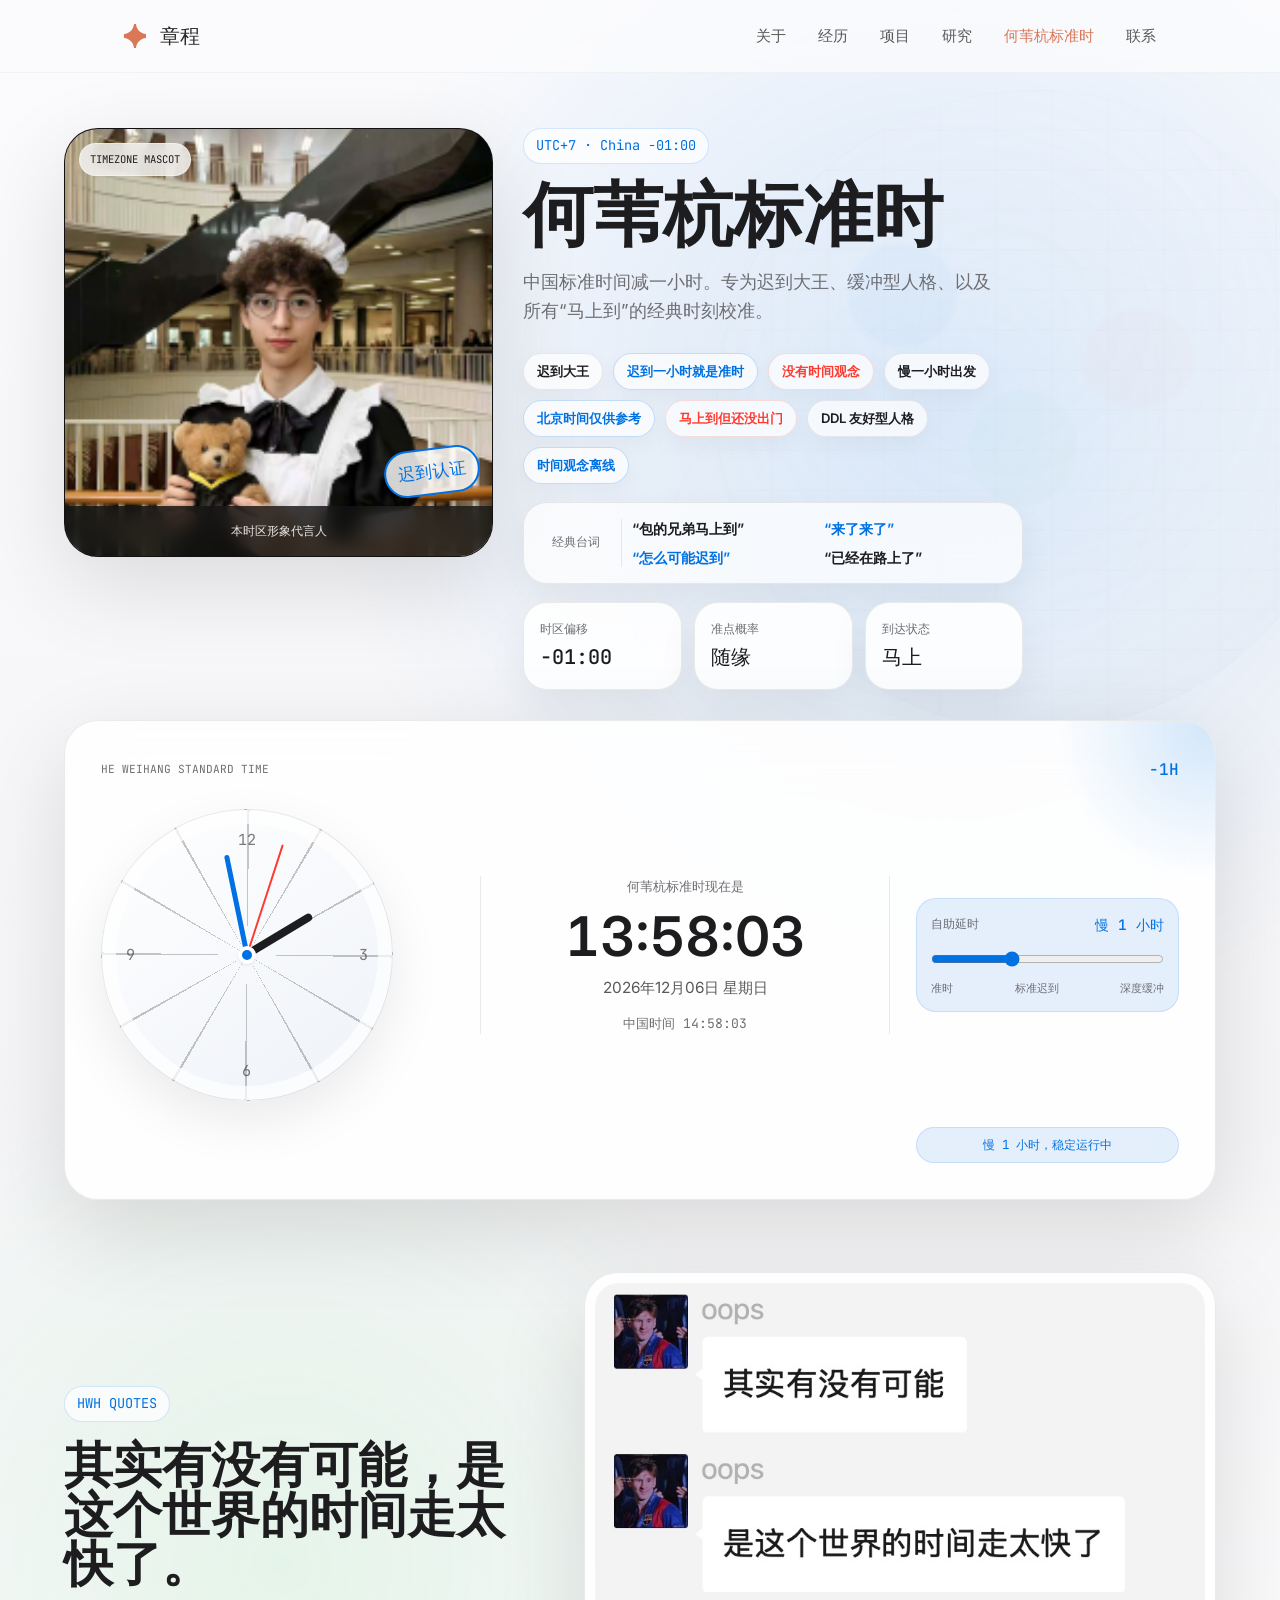
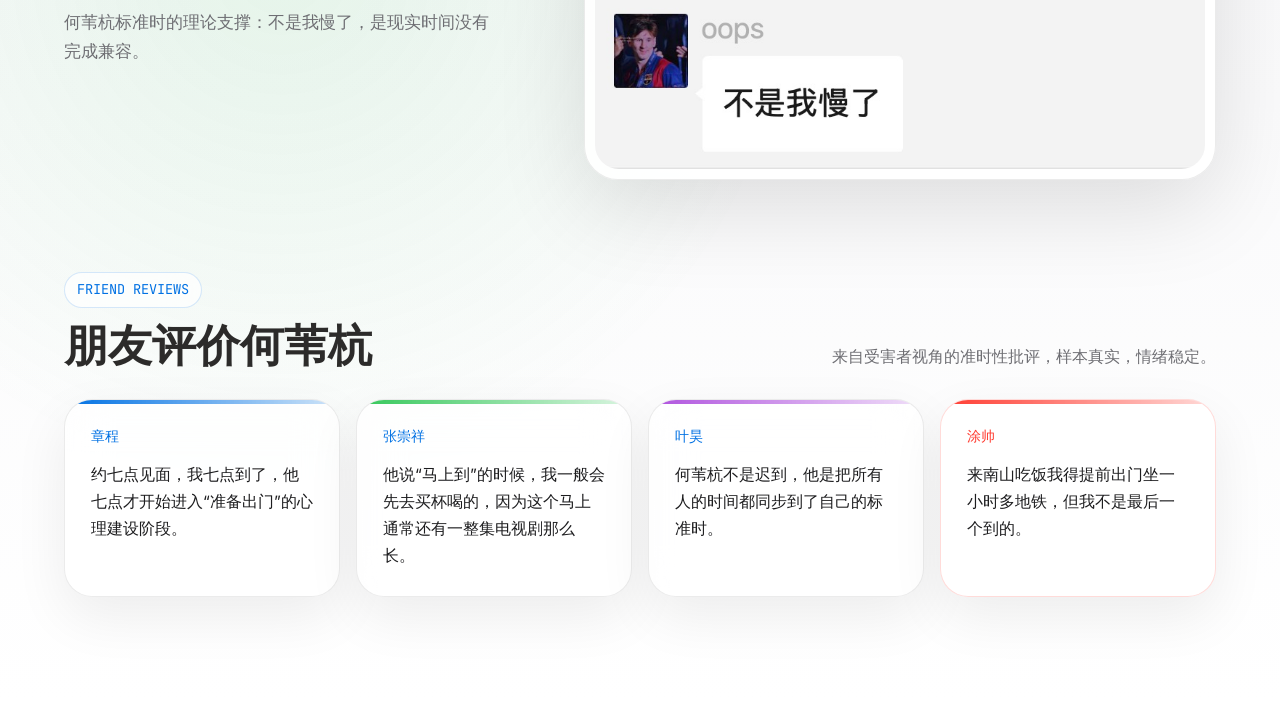
==== commit 079db46f: "Move time assets and add quotes section" ====
--- a/time/index.html
+++ b/time/index.html
@@ -8,7 +8,7 @@
     <link rel="preconnect" href="https://fonts.gstatic.com" crossorigin>
     <link href="https://fonts.googleapis.com/css2?family=Inter:wght@400;500;600&family=Lora:ital,wght@0,400;0,500;0,600;1,400&family=JetBrains+Mono:wght@400;500&display=swap" rel="stylesheet">
     <link rel="icon" href="data:image/svg+xml,%3Csvg xmlns='http://www.w3.org/2000/svg' viewBox='0 0 24 24'%3E%3Cpath fill='%23D97757' d='M12 0C12.5 5.5 16.5 9.5 22 10V14C16.5 14.5 12.5 18.5 12 24H10C9.5 18.5 5.5 14.5 0 14V10C5.5 9.5 9.5 5.5 10 0H12Z'/%3E%3C/svg%3E">
-    <link rel="stylesheet" href="../styles.css?v=apple-time">
+    <link rel="stylesheet" href="../styles.css?v=time-assets">
 </head>
 <body class="time-page">
     <nav class="navbar">
@@ -41,7 +41,7 @@
                 <div class="globe-orbit orbit-two"></div>
             </div>
             <figure class="time-portrait-card">
-                <img src="../assets/he-weihang-time.png" alt="何苇杭标准时主题照片" class="time-portrait" width="200" height="300">
+                <img src="assets/he-weihang-time.png" alt="何苇杭标准时主题照片" class="time-portrait" width="200" height="300">
                 <span class="portrait-badge">TIMEZONE MASCOT</span>
                 <span class="late-stamp">迟到认证</span>
                 <figcaption>本时区形象代言人</figcaption>
@@ -124,6 +124,17 @@
             </div>
         </section>
 
+        <section class="time-quote-section" aria-labelledby="time-quote-title">
+            <div class="time-quote-copy">
+                <div class="hero-badge time-badge">HWH QUOTES</div>
+                <h2 id="time-quote-title">其实有没有可能，是这个世界的时间走太快了。</h2>
+                <p>何苇杭标准时的理论支撑：不是我慢了，是现实时间没有完成兼容。</p>
+            </div>
+            <figure class="time-quote-card">
+                <img src="assets/hwh-quotes.jpg" alt="何苇杭语录聊天记录截图" width="840" height="670">
+            </figure>
+        </section>
+
         <section class="friend-reviews" aria-labelledby="friend-reviews-title">
             <div class="friend-reviews-header">
                 <div class="hero-badge time-badge">FRIEND REVIEWS</div>
--- a/styles.css
+++ b/styles.css
@@ -869,10 +869,57 @@
     font-size: 0.78rem;
 }
 
+.time-quote-section {
+    position: relative;
+    z-index: 1;
+    padding: 0 0 92px;
+    display: grid;
+    grid-template-columns: minmax(300px, 0.74fr) minmax(460px, 1fr);
+    gap: 52px;
+    align-items: center;
+}
+
+.time-quote-copy h2 {
+    max-width: 500px;
+    margin-bottom: 18px;
+    color: var(--time-ink);
+    font-family: 'Inter', -apple-system, BlinkMacSystemFont, sans-serif;
+    font-size: clamp(2.45rem, 3.8vw, 3.45rem);
+    font-weight: 600;
+    line-height: 1.02;
+    letter-spacing: 0;
+}
+
+.time-quote-copy p {
+    max-width: 430px;
+    margin: 0;
+    color: var(--time-muted);
+    font-size: 1.08rem;
+    line-height: 1.7;
+}
+
+.time-quote-card {
+    margin: 0;
+    padding: 10px;
+    border: 1px solid var(--time-line);
+    border-radius: 34px;
+    background: var(--time-surface-strong);
+    box-shadow: var(--time-shadow);
+    backdrop-filter: blur(24px);
+    -webkit-backdrop-filter: blur(24px);
+}
+
+.time-quote-card img {
+    display: block;
+    width: 100%;
+    height: auto;
+    border-radius: 24px;
+}
+
 .friend-reviews {
     position: relative;
     z-index: 1;
-    padding: 12px 0 104px;
+    padding: 0 0 104px;
     border-top: none;
 }
 
@@ -1439,6 +1486,18 @@
 
     .friend-reviews-header p {
         justify-self: auto;
+        margin-left: auto;
+        margin-right: auto;
+    }
+
+    .time-quote-section {
+        grid-template-columns: 1fr;
+        gap: 34px;
+        text-align: center;
+    }
+
+    .time-quote-copy h2,
+    .time-quote-copy p {
         margin-left: auto;
         margin-right: auto;
     }
@@ -1601,6 +1660,23 @@
         padding-bottom: 72px;
     }
 
+    .time-quote-section {
+        padding-bottom: 66px;
+    }
+
+    .time-quote-copy h2 {
+        font-size: 2.42rem;
+    }
+
+    .time-quote-card {
+        padding: 7px;
+        border-radius: 24px;
+    }
+
+    .time-quote-card img {
+        border-radius: 18px;
+    }
+
     .friend-reviews-header h2 {
         font-size: 2.08rem;
     }
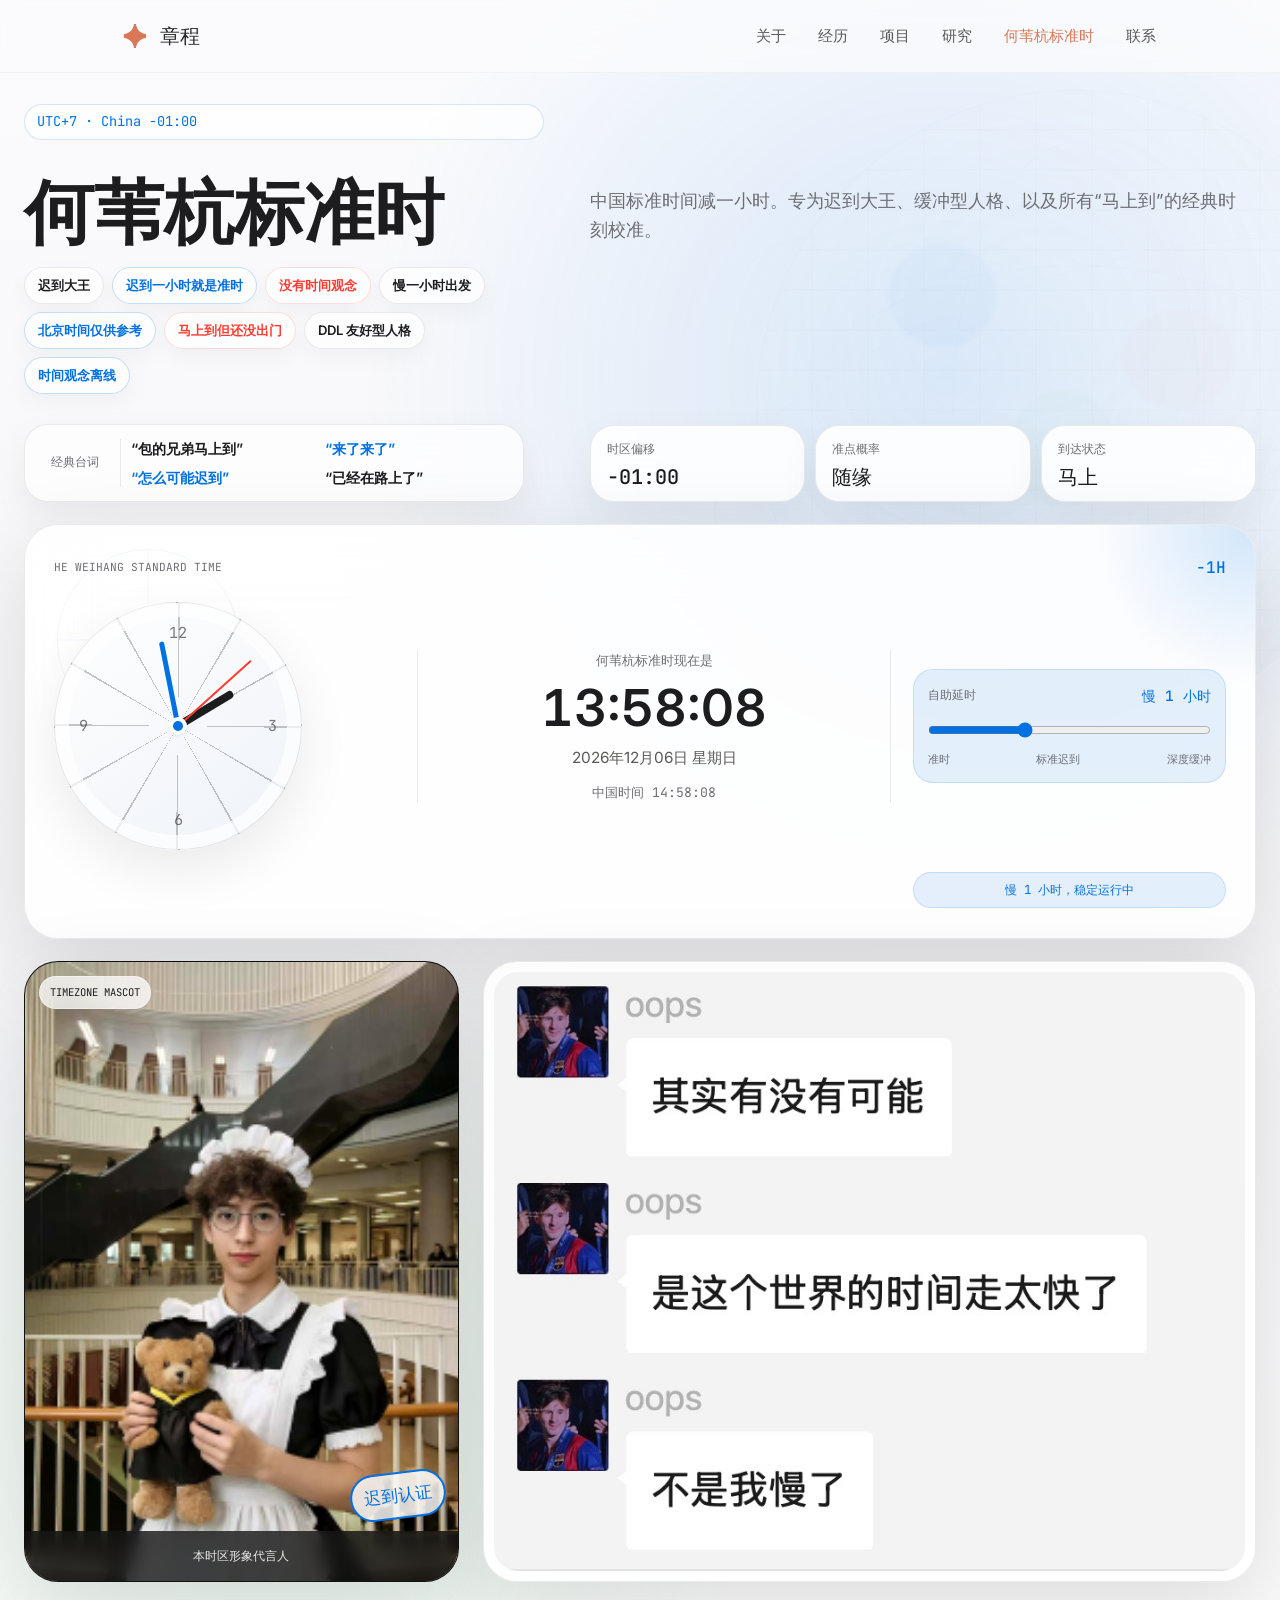
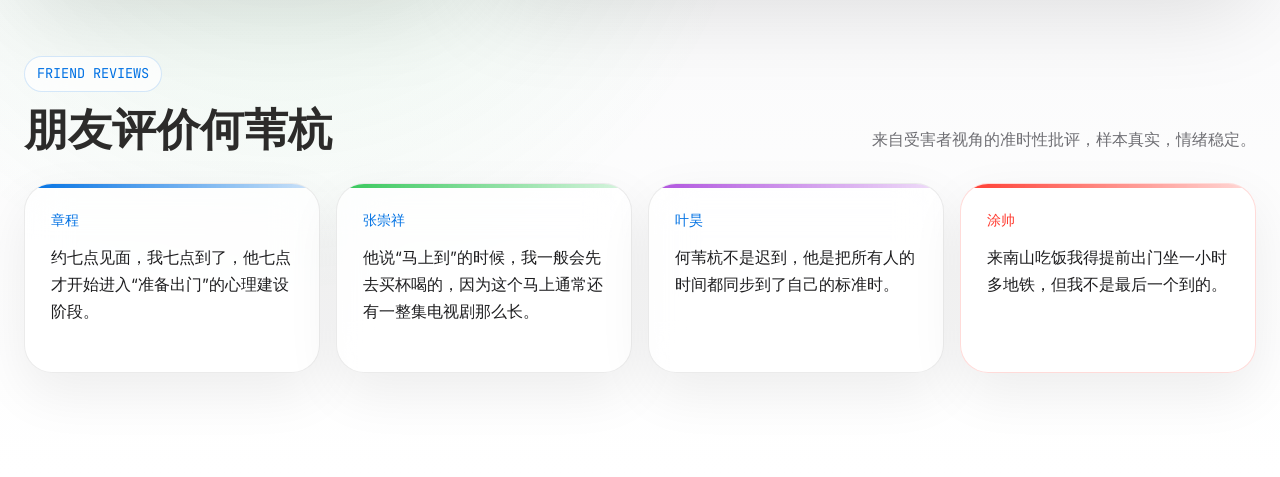
==== commit 479fb0a0: "Prioritize clock in time page hero" ====
--- a/time/index.html
+++ b/time/index.html
@@ -8,7 +8,7 @@
     <link rel="preconnect" href="https://fonts.gstatic.com" crossorigin>
     <link href="https://fonts.googleapis.com/css2?family=Inter:wght@400;500;600&family=Lora:ital,wght@0,400;0,500;0,600;1,400&family=JetBrains+Mono:wght@400;500&display=swap" rel="stylesheet">
     <link rel="icon" href="data:image/svg+xml,%3Csvg xmlns='http://www.w3.org/2000/svg' viewBox='0 0 24 24'%3E%3Cpath fill='%23D97757' d='M12 0C12.5 5.5 16.5 9.5 22 10V14C16.5 14.5 12.5 18.5 12 24H10C9.5 18.5 5.5 14.5 0 14V10C5.5 9.5 9.5 5.5 10 0H12Z'/%3E%3C/svg%3E">
-    <link rel="stylesheet" href="../styles.css?v=time-assets">
+    <link rel="stylesheet" href="../styles.css?v=hero-clock">
 </head>
 <body class="time-page">
     <nav class="navbar">
@@ -40,12 +40,6 @@
                 <div class="globe-orbit orbit-one"></div>
                 <div class="globe-orbit orbit-two"></div>
             </div>
-            <figure class="time-portrait-card">
-                <img src="assets/he-weihang-time.png" alt="何苇杭标准时主题照片" class="time-portrait" width="200" height="300">
-                <span class="portrait-badge">TIMEZONE MASCOT</span>
-                <span class="late-stamp">迟到认证</span>
-                <figcaption>本时区形象代言人</figcaption>
-            </figure>
 
             <div class="time-copy">
                 <div class="hero-badge time-badge" id="timezoneBadge">UTC+7 · China - 1h</div>
@@ -122,17 +116,18 @@
                 </div>
                 <div class="clock-note" id="clockNote">慢一小时，稳定运行中</div>
             </div>
-        </section>
 
-        <section class="time-quote-section" aria-labelledby="time-quote-title">
-            <div class="time-quote-copy">
-                <div class="hero-badge time-badge">HWH QUOTES</div>
-                <h2 id="time-quote-title">其实有没有可能，是这个世界的时间走太快了。</h2>
-                <p>何苇杭标准时的理论支撑：不是我慢了，是现实时间没有完成兼容。</p>
+            <div class="time-media-wall" aria-label="何苇杭标准时主题素材">
+                <figure class="time-portrait-card">
+                    <img src="assets/he-weihang-time.png" alt="何苇杭标准时主题照片" class="time-portrait" width="200" height="300">
+                    <span class="portrait-badge">TIMEZONE MASCOT</span>
+                    <span class="late-stamp">迟到认证</span>
+                    <figcaption>本时区形象代言人</figcaption>
+                </figure>
+                <figure class="time-quote-card">
+                    <img src="assets/hwh-quotes.jpg" alt="何苇杭语录聊天记录截图" width="840" height="670">
+                </figure>
             </div>
-            <figure class="time-quote-card">
-                <img src="assets/hwh-quotes.jpg" alt="何苇杭语录聊天记录截图" width="840" height="670">
-            </figure>
         </section>
 
         <section class="friend-reviews" aria-labelledby="friend-reviews-title">
--- a/styles.css
+++ b/styles.css
@@ -336,18 +336,18 @@
 }
 
 .time-main {
-    max-width: 1200px;
+    max-width: 1320px;
     min-height: 100vh;
     position: relative;
 }
 
 .time-hero {
-    padding: 128px 0 72px;
+    padding: 104px 0 74px;
     position: relative;
     display: grid;
-    grid-template-columns: minmax(300px, 0.62fr) minmax(0, 1fr);
-    gap: 30px;
-    align-items: center;
+    grid-template-columns: minmax(0, 1fr);
+    gap: 22px;
+    align-items: start;
 }
 
 .time-globe {
@@ -412,7 +412,9 @@
 }
 
 .time-copy,
+.time-media-wall,
 .time-portrait-card,
+.time-quote-card,
 .clock-shell {
     position: relative;
     z-index: 1;
@@ -429,6 +431,14 @@
 
 .time-copy {
     padding-top: 0;
+    display: grid;
+    grid-template-columns: minmax(360px, 0.78fr) minmax(520px, 1fr);
+    gap: 22px 46px;
+    align-items: end;
+}
+
+.time-copy .time-badge {
+    grid-column: 1;
 }
 
 .time-copy .hero-title {
@@ -438,22 +448,25 @@
     font-weight: 600;
     letter-spacing: 0;
     line-height: 0.92;
-    margin-bottom: 20px;
+    margin-bottom: 0;
     white-space: nowrap;
 }
 
 .time-copy .hero-description {
+    grid-column: 2;
+    grid-row: 1 / span 2;
     color: var(--time-muted);
     font-size: 1.12rem;
     line-height: 1.62;
-    max-width: 470px;
-    margin-bottom: 28px;
+    max-width: 650px;
+    margin-bottom: 0;
 }
 
 .time-tags {
+    grid-column: 1 / -1;
     display: flex;
     flex-wrap: wrap;
-    gap: 10px;
+    gap: 8px;
     max-width: 500px;
 }
 
@@ -487,9 +500,10 @@
 }
 
 .time-lines {
+    grid-column: 1 / 2;
     max-width: 500px;
-    margin-top: 18px;
-    padding: 16px;
+    margin-top: 8px;
+    padding: 14px;
     display: grid;
     grid-template-columns: minmax(82px, auto) 1fr 1fr;
     gap: 10px;
@@ -528,16 +542,17 @@
 }
 
 .time-facts {
+    grid-column: 2;
     display: grid;
     grid-template-columns: repeat(3, minmax(0, 1fr));
-    gap: 12px;
-    max-width: 500px;
-    margin-top: 18px;
+    gap: 10px;
+    max-width: 100%;
+    margin-top: 8px;
 }
 
 .time-fact {
-    min-height: 88px;
-    padding: 16px;
+    min-height: 74px;
+    padding: 13px 16px;
     border: 1px solid var(--time-line);
     border-radius: 24px;
     background: var(--time-surface-strong);
@@ -565,7 +580,7 @@
 .time-portrait-card {
     position: relative;
     margin: 0;
-    width: min(430px, 100%);
+    width: 100%;
     aspect-ratio: 1;
     min-height: 0;
     align-self: start;
@@ -574,6 +589,17 @@
     background: #121212;
     border: 1px solid rgba(0, 0, 0, 0.08);
     box-shadow: var(--time-shadow);
+}
+
+.time-media-wall {
+    display: grid;
+    grid-template-columns: minmax(260px, 0.72fr) minmax(520px, 1.28fr);
+    gap: 24px;
+    align-items: stretch;
+}
+
+.time-media-wall .time-portrait-card {
+    align-self: stretch;
 }
 
 .time-portrait {
@@ -636,8 +662,7 @@
 }
 
 .clock-shell {
-    grid-column: 1 / -1;
-    min-height: 430px;
+    min-height: 330px;
     margin-top: 0;
     position: relative;
     overflow: hidden;
@@ -645,13 +670,28 @@
     border: 1px solid var(--time-line);
     border-radius: 34px;
     box-shadow: var(--time-shadow);
-    padding: clamp(24px, 2.8vw, 38px);
+    padding: clamp(20px, 2.3vw, 30px);
     display: grid;
-    grid-template-columns: minmax(280px, 0.86fr) minmax(320px, 1fr) minmax(220px, 0.64fr);
-    gap: 26px;
+    grid-template-columns: minmax(230px, 0.72fr) minmax(330px, 1fr) minmax(230px, 0.66fr);
+    gap: 22px;
     align-items: center;
     backdrop-filter: blur(30px);
     -webkit-backdrop-filter: blur(30px);
+}
+
+.clock-shell::after {
+    content: "";
+    position: absolute;
+    inset: 24px auto auto 32px;
+    width: 180px;
+    aspect-ratio: 1;
+    border-radius: 50%;
+    border: 1px solid rgba(0, 113, 227, 0.12);
+    background:
+        linear-gradient(90deg, transparent 49.5%, rgba(0, 113, 227, 0.1) 50%, transparent 50.5%),
+        linear-gradient(0deg, transparent 49.5%, rgba(0, 113, 227, 0.1) 50%, transparent 50.5%);
+    opacity: 0.52;
+    z-index: 0;
 }
 
 .clock-shell > * {
@@ -690,7 +730,7 @@
 }
 
 .clock-face {
-    width: min(292px, 100%);
+    width: min(248px, 100%);
     aspect-ratio: 1;
     border-radius: 50%;
     position: relative;
@@ -795,7 +835,7 @@
     display: block;
     margin: 12px 0;
     font-family: 'Inter', -apple-system, BlinkMacSystemFont, sans-serif;
-    font-size: 3.42rem;
+    font-size: 3.18rem;
     font-weight: 600;
     line-height: 1;
     color: var(--time-ink);
@@ -867,35 +907,6 @@
     background: rgba(0, 113, 227, 0.1);
     color: var(--time-blue);
     font-size: 0.78rem;
-}
-
-.time-quote-section {
-    position: relative;
-    z-index: 1;
-    padding: 0 0 92px;
-    display: grid;
-    grid-template-columns: minmax(300px, 0.74fr) minmax(460px, 1fr);
-    gap: 52px;
-    align-items: center;
-}
-
-.time-quote-copy h2 {
-    max-width: 500px;
-    margin-bottom: 18px;
-    color: var(--time-ink);
-    font-family: 'Inter', -apple-system, BlinkMacSystemFont, sans-serif;
-    font-size: clamp(2.45rem, 3.8vw, 3.45rem);
-    font-weight: 600;
-    line-height: 1.02;
-    letter-spacing: 0;
-}
-
-.time-quote-copy p {
-    max-width: 430px;
-    margin: 0;
-    color: var(--time-muted);
-    font-size: 1.08rem;
-    line-height: 1.7;
 }
 
 .time-quote-card {
@@ -1320,21 +1331,23 @@
     }
 
     .time-hero {
-        grid-template-columns: minmax(260px, 0.78fr) minmax(0, 1.22fr);
         padding-top: 118px;
         gap: 24px;
-        align-items: start;
     }
 
     .time-copy {
-        grid-column: 2;
-        grid-row: 1;
-        padding-top: 10px;
+        grid-template-columns: 1fr;
+        gap: 18px;
     }
 
     .time-copy .hero-title {
         font-size: 3.28rem;
         white-space: normal;
+    }
+
+    .time-copy .hero-description {
+        grid-column: 1;
+        grid-row: auto;
     }
 
     .time-copy .hero-description,
@@ -1344,17 +1357,13 @@
         max-width: 100%;
     }
 
-    .time-portrait-card {
-        grid-column: 1;
-        grid-row: 1;
-        margin-top: 24px;
+    .time-media-wall {
+        grid-template-columns: minmax(240px, 0.72fr) minmax(480px, 1.28fr);
     }
 
     .clock-shell {
-        grid-column: 1 / -1;
         grid-template-columns: minmax(240px, 0.78fr) minmax(280px, 1fr) minmax(200px, 0.64fr);
-        min-height: 460px;
-        margin-top: 0;
+        min-height: 420px;
     }
 
     .digital-time {
@@ -1402,25 +1411,17 @@
     }
 
     .time-copy {
-        grid-column: auto;
-        grid-row: auto;
-        order: 1;
-        padding-top: 0;
-    }
-
-    .time-portrait-card {
-        grid-column: auto;
-        grid-row: auto;
-        order: 2;
-        width: min(420px, 100%);
-        margin: 0 auto;
+        justify-items: center;
+    }
+
+    .time-lines,
+    .time-facts {
+        grid-column: 1;
+        width: 100%;
     }
 
     .clock-shell {
-        grid-column: auto;
-        order: 3;
         width: min(620px, 100%);
-        margin: 0 auto;
         grid-template-columns: 1fr;
         justify-items: center;
     }
@@ -1466,6 +1467,16 @@
         margin-right: auto;
     }
 
+    .time-media-wall {
+        grid-template-columns: 1fr;
+        gap: 22px;
+    }
+
+    .time-media-wall .time-portrait-card {
+        width: min(420px, 100%);
+        margin: 0 auto;
+    }
+
     .friend-reviews-header {
         display: block;
         max-width: 620px;
@@ -1486,18 +1497,6 @@
 
     .friend-reviews-header p {
         justify-self: auto;
-        margin-left: auto;
-        margin-right: auto;
-    }
-
-    .time-quote-section {
-        grid-template-columns: 1fr;
-        gap: 34px;
-        text-align: center;
-    }
-
-    .time-quote-copy h2,
-    .time-quote-copy p {
         margin-left: auto;
         margin-right: auto;
     }
@@ -1577,12 +1576,12 @@
     }
 
     .time-hero {
-        padding: 104px 0 34px;
-        gap: 26px;
+        padding: 96px 0 34px;
+        gap: 16px;
     }
 
     .time-copy .hero-title {
-        font-size: 3rem;
+        font-size: 2.72rem;
         line-height: 1.04;
     }
 
@@ -1595,45 +1594,60 @@
         display: none;
     }
 
+    .time-tags {
+        gap: 7px;
+    }
+
+    .time-tags span {
+        min-height: 32px;
+        padding: 6px 10px;
+        font-size: 0.78rem;
+    }
+
     .time-lines {
-        grid-template-columns: repeat(2, minmax(0, 1fr));
-        text-align: center;
-    }
-
-    .time-lines span {
-        grid-column: 1 / -1;
-        grid-row: auto;
-        justify-content: center;
-        padding: 0 0 10px;
-        border-right: none;
-        border-bottom: 1px solid var(--time-line);
+        display: none;
     }
 
     .time-facts {
         grid-template-columns: repeat(3, minmax(0, 1fr));
         gap: 8px;
+        margin-top: 6px;
     }
 
     .time-fact {
-        min-height: 74px;
-        padding: 12px 8px;
+        min-height: 66px;
+        padding: 10px 8px;
     }
 
     .time-fact strong {
         font-size: 1.04rem;
     }
 
-    .time-portrait-card,
     .clock-shell {
         min-height: auto;
-    }
-
-    .time-portrait-card {
+        display: grid;
+    }
+
+    .clock-header {
+        order: 1;
+    }
+
+    .time-panel {
+        order: 2;
+        padding-top: 14px;
+        border-top: 1px solid var(--time-line);
+    }
+
+    .delay-control {
         order: 3;
     }
 
-    .clock-shell {
-        order: 2;
+    .clock-note {
+        order: 4;
+    }
+
+    .clock-face {
+        order: 5;
     }
 
     .time-portrait {
@@ -1643,11 +1657,11 @@
     }
 
     .clock-face {
-        width: min(300px, 76vw);
+        width: min(190px, 52vw);
     }
 
     .digital-time {
-        font-size: 2.42rem;
+        font-size: 2.32rem;
     }
 
     .clock-header {
@@ -1658,14 +1672,6 @@
 
     .friend-reviews {
         padding-bottom: 72px;
-    }
-
-    .time-quote-section {
-        padding-bottom: 66px;
-    }
-
-    .time-quote-copy h2 {
-        font-size: 2.42rem;
     }
 
     .time-quote-card {
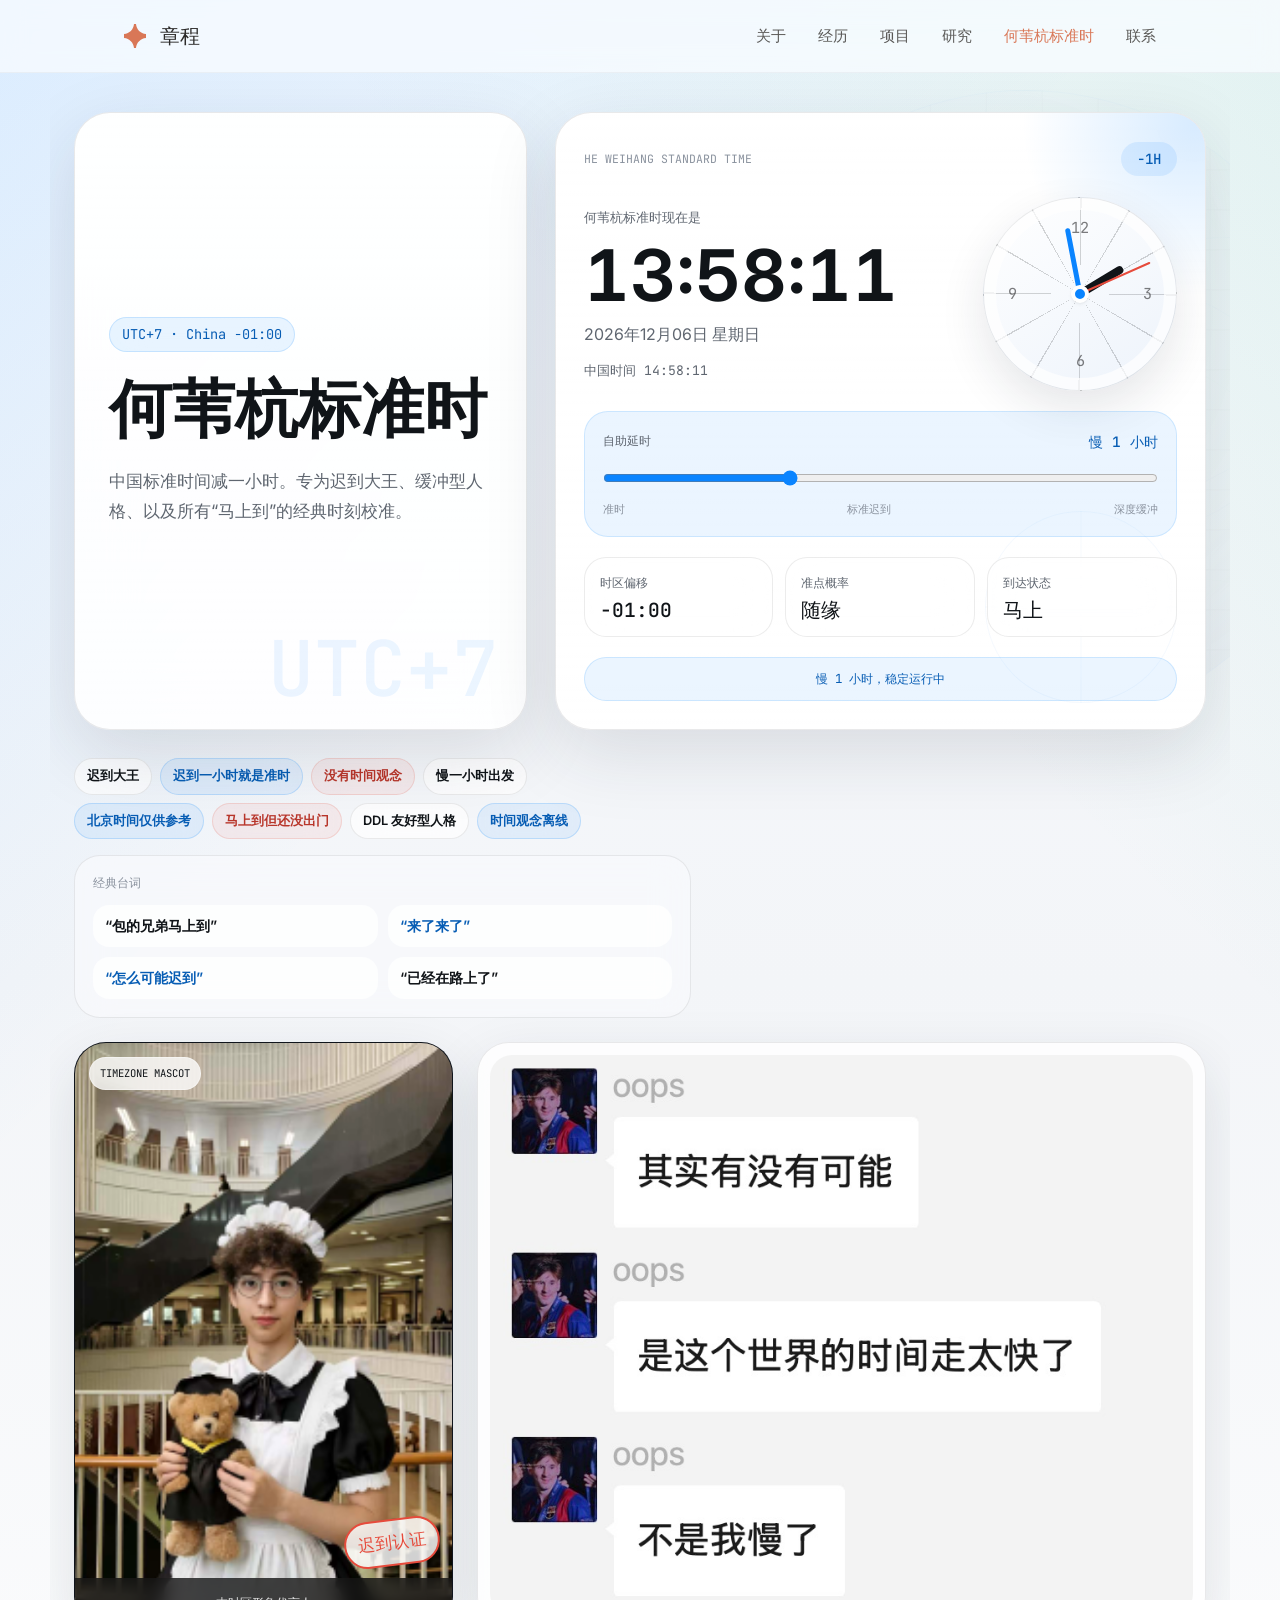
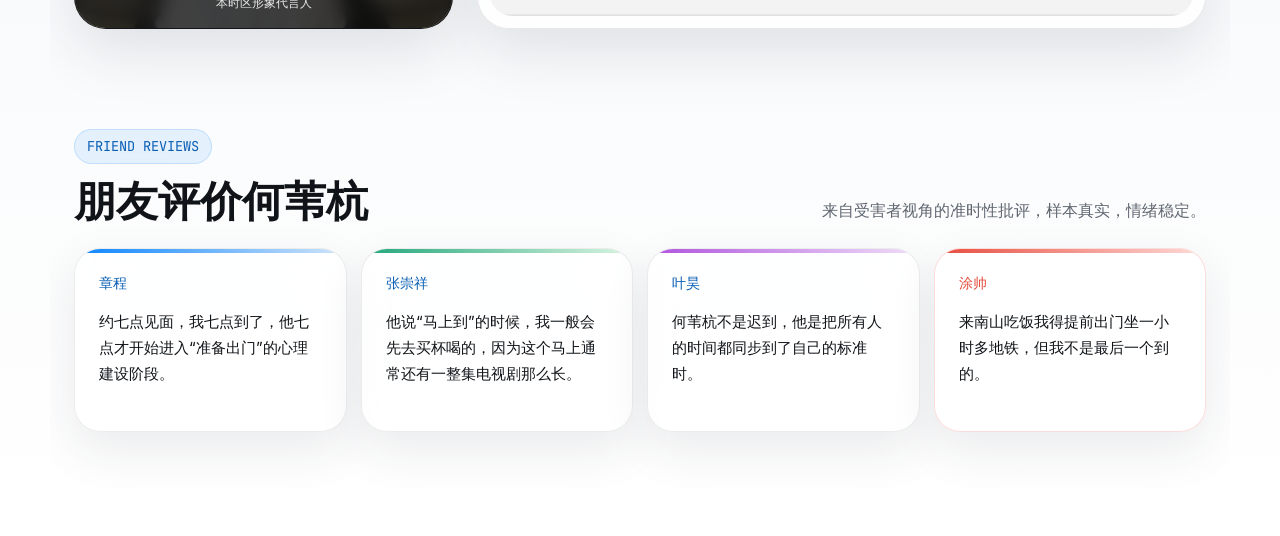
==== commit c88cc918: "Redesign time page" ====
--- a/time/index.html
+++ b/time/index.html
@@ -8,7 +8,7 @@
     <link rel="preconnect" href="https://fonts.gstatic.com" crossorigin>
     <link href="https://fonts.googleapis.com/css2?family=Inter:wght@400;500;600&family=Lora:ital,wght@0,400;0,500;0,600;1,400&family=JetBrains+Mono:wght@400;500&display=swap" rel="stylesheet">
     <link rel="icon" href="data:image/svg+xml,%3Csvg xmlns='http://www.w3.org/2000/svg' viewBox='0 0 24 24'%3E%3Cpath fill='%23D97757' d='M12 0C12.5 5.5 16.5 9.5 22 10V14C16.5 14.5 12.5 18.5 12 24H10C9.5 18.5 5.5 14.5 0 14V10C5.5 9.5 9.5 5.5 10 0H12Z'/%3E%3C/svg%3E">
-    <link rel="stylesheet" href="../styles.css?v=hero-clock">
+    <link rel="stylesheet" href="../styles.css?v=time-redesign">
 </head>
 <body class="time-page">
     <nav class="navbar">
@@ -41,80 +41,84 @@
                 <div class="globe-orbit orbit-two"></div>
             </div>
 
-            <div class="time-copy">
-                <div class="hero-badge time-badge" id="timezoneBadge">UTC+7 · China - 1h</div>
-                <h1 id="time-title" class="hero-title">何苇杭标准时</h1>
-                <p class="hero-description">
-                    中国标准时间减一小时。专为迟到大王、缓冲型人格、以及所有“马上到”的经典时刻校准。
-                </p>
-                <div class="time-tags" aria-label="何苇杭标准时标签">
-                    <span>迟到大王</span>
-                    <span>迟到一小时就是准时</span>
-                    <span>没有时间观念</span>
-                    <span>慢一小时出发</span>
-                    <span>北京时间仅供参考</span>
-                    <span>马上到但还没出门</span>
-                    <span>DDL 友好型人格</span>
-                    <span>时间观念离线</span>
+            <div class="time-hero-stage">
+                <div class="time-copy">
+                    <div class="hero-badge time-badge" id="timezoneBadge">UTC+7 · China - 1h</div>
+                    <h1 id="time-title" class="hero-title">何苇杭标准时</h1>
+                    <p class="hero-description">
+                        中国标准时间减一小时。专为迟到大王、缓冲型人格、以及所有“马上到”的经典时刻校准。
+                    </p>
                 </div>
-                <div class="time-lines" aria-label="何苇杭经典台词">
-                    <span>经典台词</span>
-                    <p>“包的兄弟马上到”</p>
-                    <p>“来了来了”</p>
-                    <p>“怎么可能迟到”</p>
-                    <p>“已经在路上了”</p>
+
+                <div class="clock-shell" aria-label="何苇杭标准时时钟">
+                    <div class="clock-header">
+                        <span>HE WEIHANG STANDARD TIME</span>
+                        <strong id="clockOffset">-1H</strong>
+                    </div>
+                    <div class="time-panel">
+                        <div class="timezone-label">何苇杭标准时现在是</div>
+                        <time id="digitalTime" class="digital-time" datetime="">--:--:--</time>
+                        <div id="dateLine" class="date-line">正在校准时间...</div>
+                        <div id="chinaTime" class="china-time">中国时间 --:--:--</div>
+                    </div>
+                    <div class="clock-face">
+                        <div class="clock-mark mark-12">12</div>
+                        <div class="clock-mark mark-3">3</div>
+                        <div class="clock-mark mark-6">6</div>
+                        <div class="clock-mark mark-9">9</div>
+                        <div class="clock-hand hour-hand" id="hourHand"></div>
+                        <div class="clock-hand minute-hand" id="minuteHand"></div>
+                        <div class="clock-hand second-hand" id="secondHand"></div>
+                        <div class="clock-pin"></div>
+                    </div>
+                    <div class="delay-control" aria-label="何苇杭标准时延时调节">
+                        <div class="delay-control-top">
+                            <label for="delaySlider">自助延时</label>
+                            <output id="delayValue" for="delaySlider">慢 1 小时</output>
+                        </div>
+                        <input type="range" id="delaySlider" min="0" max="180" step="5" value="60">
+                        <div class="delay-scale">
+                            <span>准时</span>
+                            <span>标准迟到</span>
+                            <span>深度缓冲</span>
+                        </div>
+                    </div>
+                    <div class="time-facts" aria-label="何苇杭标准时参数">
+                        <div class="time-fact">
+                            <span>时区偏移</span>
+                            <strong id="offsetFact">-01:00</strong>
+                        </div>
+                        <div class="time-fact">
+                            <span>准点概率</span>
+                            <strong id="punctualityFact">随缘</strong>
+                        </div>
+                        <div class="time-fact">
+                            <span>到达状态</span>
+                            <strong id="arrivalFact">马上</strong>
+                        </div>
+                    </div>
+                    <div class="clock-note" id="clockNote">慢一小时，稳定运行中</div>
                 </div>
-                <div class="time-facts" aria-label="何苇杭标准时参数">
-                    <div class="time-fact">
-                        <span>时区偏移</span>
-                        <strong id="offsetFact">-01:00</strong>
+
+                <div class="time-context" aria-label="何苇杭标准时语境">
+                    <div class="time-tags" aria-label="何苇杭标准时标签">
+                        <span>迟到大王</span>
+                        <span>迟到一小时就是准时</span>
+                        <span>没有时间观念</span>
+                        <span>慢一小时出发</span>
+                        <span>北京时间仅供参考</span>
+                        <span>马上到但还没出门</span>
+                        <span>DDL 友好型人格</span>
+                        <span>时间观念离线</span>
                     </div>
-                    <div class="time-fact">
-                        <span>准点概率</span>
-                        <strong id="punctualityFact">随缘</strong>
-                    </div>
-                    <div class="time-fact">
-                        <span>到达状态</span>
-                        <strong id="arrivalFact">马上</strong>
+                    <div class="time-lines" aria-label="何苇杭经典台词">
+                        <span>经典台词</span>
+                        <p>“包的兄弟马上到”</p>
+                        <p>“来了来了”</p>
+                        <p>“怎么可能迟到”</p>
+                        <p>“已经在路上了”</p>
                     </div>
                 </div>
-            </div>
-
-            <div class="clock-shell" aria-label="何苇杭标准时时钟">
-                <div class="clock-header">
-                    <span>HE WEIHANG STANDARD TIME</span>
-                    <strong id="clockOffset">-1H</strong>
-                </div>
-                <div class="clock-face">
-                    <div class="clock-mark mark-12">12</div>
-                    <div class="clock-mark mark-3">3</div>
-                    <div class="clock-mark mark-6">6</div>
-                    <div class="clock-mark mark-9">9</div>
-                    <div class="clock-hand hour-hand" id="hourHand"></div>
-                    <div class="clock-hand minute-hand" id="minuteHand"></div>
-                    <div class="clock-hand second-hand" id="secondHand"></div>
-                    <div class="clock-pin"></div>
-                </div>
-
-                <div class="time-panel">
-                    <div class="timezone-label">何苇杭标准时现在是</div>
-                    <time id="digitalTime" class="digital-time" datetime="">--:--:--</time>
-                    <div id="dateLine" class="date-line">正在校准时间...</div>
-                    <div id="chinaTime" class="china-time">中国时间 --:--:--</div>
-                </div>
-                <div class="delay-control" aria-label="何苇杭标准时延时调节">
-                    <div class="delay-control-top">
-                        <label for="delaySlider">自助延时</label>
-                        <output id="delayValue" for="delaySlider">慢 1 小时</output>
-                    </div>
-                    <input type="range" id="delaySlider" min="0" max="180" step="5" value="60">
-                    <div class="delay-scale">
-                        <span>准时</span>
-                        <span>标准迟到</span>
-                        <span>深度缓冲</span>
-                    </div>
-                </div>
-                <div class="clock-note" id="clockNote">慢一小时，稳定运行中</div>
             </div>
 
             <div class="time-media-wall" aria-label="何苇杭标准时主题素材">
--- a/styles.css
+++ b/styles.css
@@ -47,7 +47,7 @@
 h1, h2, h3, h4, .nav-logo {
     font-family: 'Lora', Georgia, serif;
     color: var(--text-primary);
-    letter-spacing: -0.01em;
+    letter-spacing: 0;
 }
 
 code, .badge {
@@ -226,10 +226,11 @@
 
 /* Hero Section */
 .hero {
-    padding: 180px 0 100px;
+    min-height: 100vh;
+    padding: 150px 0 96px;
     display: grid;
-    grid-template-columns: 1.2fr 1fr;
-    gap: 64px;
+    grid-template-columns: minmax(0, 1.1fr) minmax(360px, 0.9fr);
+    gap: 72px;
     align-items: center;
     border-bottom: 1px solid var(--border-light);
 }
@@ -246,11 +247,32 @@
     font-family: 'JetBrains Mono', monospace;
 }
 
+.hero-name {
+    margin-bottom: 12px;
+    color: var(--text-primary);
+    font-family: 'Inter', -apple-system, BlinkMacSystemFont, sans-serif;
+    font-size: 7rem;
+    font-weight: 600;
+    line-height: 0.9;
+    letter-spacing: 0;
+}
+
+.hero-subtitle {
+    margin-bottom: 28px;
+    color: var(--anthropic-terracotta);
+    font-size: 1.24rem;
+    font-weight: 500;
+    line-height: 1.35;
+}
+
 .hero-title {
-    font-size: clamp(2.5rem, 5vw, 3.5rem);
+    max-width: 720px;
+    font-size: 3.45rem;
     font-weight: 400;
-    line-height: 1.15;
+    line-height: 1.12;
     margin-bottom: 24px;
+    text-wrap: nowrap;
+    white-space: nowrap;
 }
 
 .hero-description {
@@ -264,50 +286,6 @@
 .hero-actions {
     display: flex;
     gap: 16px;
-}
-
-.hwh-quote-showcase {
-    padding: 92px 0;
-    display: grid;
-    grid-template-columns: minmax(280px, 0.74fr) minmax(420px, 1fr);
-    gap: 56px;
-    align-items: center;
-    border-bottom: 1px solid var(--border-light);
-}
-
-.hwh-quote-copy h2 {
-    max-width: 540px;
-    margin-bottom: 18px;
-    font-size: clamp(2.3rem, 5vw, 4rem);
-    font-weight: 400;
-    line-height: 1.06;
-    letter-spacing: 0;
-}
-
-.hwh-quote-copy p {
-    max-width: 440px;
-    margin-bottom: 30px;
-    color: var(--text-secondary);
-    font-size: 1.08rem;
-    line-height: 1.72;
-}
-
-.hwh-quote-frame {
-    margin: 0;
-    padding: 10px;
-    border: 1px solid rgba(0, 0, 0, 0.06);
-    border-radius: 28px;
-    background:
-        linear-gradient(180deg, rgba(255,255,255,0.92), rgba(255,255,255,0.62)),
-        #f5f5f7;
-    box-shadow: 0 34px 90px rgba(0, 0, 0, 0.1);
-}
-
-.hwh-quote-frame img {
-    display: block;
-    width: 100%;
-    height: auto;
-    border-radius: 20px;
 }
 
 /* He Weihang Time */
@@ -1374,7 +1352,8 @@
 @media (max-width: 900px) {
     .hero {
         grid-template-columns: 1fr;
-        padding: 140px 0 80px;
+        min-height: auto;
+        padding: 128px 0 80px;
         text-align: center;
     }
 
@@ -1384,18 +1363,6 @@
 
     .hero-actions {
         justify-content: center;
-    }
-
-    .hwh-quote-showcase {
-        grid-template-columns: 1fr;
-        padding: 72px 0;
-        gap: 36px;
-        text-align: center;
-    }
-
-    .hwh-quote-copy p {
-        margin-left: auto;
-        margin-right: auto;
     }
 
     .split-section {
@@ -1569,6 +1536,25 @@
         justify-content: center;
     }
 
+    .hero {
+        padding: 112px 0 72px;
+    }
+
+    .hero-name {
+        font-size: 4.2rem;
+    }
+
+    .hero-subtitle {
+        font-size: 1rem;
+    }
+
+    .hero-title {
+        font-size: 1.62rem;
+        line-height: 1.16;
+        white-space: nowrap;
+        text-wrap: nowrap;
+    }
+
     .time-globe {
         top: 86px;
         width: min(360px, 92vw);
@@ -1694,18 +1680,721 @@
     .review-card {
         min-height: auto;
     }
-
-    .hwh-quote-showcase {
-        padding: 58px 0;
-    }
-
-    .hwh-quote-frame {
-        padding: 7px;
-        border-radius: 22px;
-    }
-
-    .hwh-quote-frame img {
-        border-radius: 16px;
+}
+
+/* Time page redesign */
+.time-page {
+    --time-ink: #101418;
+    --time-muted: #5f6670;
+    --time-soft: #8a929e;
+    --time-blue: #0a84ff;
+    --time-blue-soft: rgba(10, 132, 255, 0.11);
+    --time-green: #21a67a;
+    --time-red: #e64b3c;
+    --time-gold: #b9841c;
+    --time-surface: rgba(255, 255, 255, 0.74);
+    --time-surface-strong: rgba(255, 255, 255, 0.9);
+    --time-line: rgba(16, 20, 24, 0.09);
+    --time-shadow: 0 24px 72px rgba(28, 39, 54, 0.13);
+    background:
+        linear-gradient(135deg, rgba(10, 132, 255, 0.12) 0%, transparent 34%),
+        linear-gradient(225deg, rgba(33, 166, 122, 0.1) 0%, transparent 30%),
+        linear-gradient(180deg, #f8fbff 0%, #f3f5f8 46%, #ffffff 100%);
+    overflow-x: clip;
+}
+
+.time-page .navbar {
+    background: rgba(248, 251, 255, 0.78);
+}
+
+.time-main {
+    max-width: 1180px;
+    padding-left: 24px;
+    padding-right: 24px;
+    overflow-x: clip;
+}
+
+.time-hero {
+    padding: 112px 0 54px;
+    gap: 24px;
+}
+
+.time-hero-stage {
+    position: relative;
+    z-index: 1;
+    display: grid;
+    grid-template-columns: minmax(0, 0.82fr) minmax(520px, 1.18fr);
+    gap: 28px;
+    align-items: stretch;
+}
+
+.time-copy {
+    min-height: 430px;
+    padding: 34px;
+    display: flex;
+    flex-direction: column;
+    align-items: flex-start;
+    justify-content: center;
+    gap: 26px;
+    border: 1px solid var(--time-line);
+    border-radius: 36px;
+    background:
+        linear-gradient(180deg, rgba(255, 255, 255, 0.86), rgba(255, 255, 255, 0.62)),
+        rgba(255, 255, 255, 0.72);
+    box-shadow: var(--time-shadow);
+    backdrop-filter: blur(28px);
+    -webkit-backdrop-filter: blur(28px);
+}
+
+.time-copy::after {
+    content: "UTC+7";
+    position: absolute;
+    right: 28px;
+    bottom: 22px;
+    color: rgba(10, 132, 255, 0.08);
+    font-family: 'JetBrains Mono', monospace;
+    font-size: 4.8rem;
+    font-weight: 500;
+    line-height: 1;
+    pointer-events: none;
+}
+
+.time-copy .time-badge {
+    margin-bottom: 0;
+}
+
+.time-badge {
+    min-height: 34px;
+    display: inline-flex;
+    align-items: center;
+    border-radius: 999px;
+    background: rgba(10, 132, 255, 0.09);
+    border-color: rgba(10, 132, 255, 0.16);
+    color: #075db4;
+    box-shadow: none;
+}
+
+.time-copy .hero-title {
+    max-width: none;
+    margin: 0;
+    color: var(--time-ink);
+    font-family: 'Inter', -apple-system, BlinkMacSystemFont, sans-serif;
+    font-size: 3.95rem;
+    font-weight: 650;
+    line-height: 0.98;
+    letter-spacing: 0;
+    white-space: nowrap;
+}
+
+.time-copy .hero-description {
+    max-width: 520px;
+    margin: 0;
+    color: var(--time-muted);
+    font-size: 1.08rem;
+    line-height: 1.72;
+}
+
+.time-context {
+    grid-column: 1 / -1;
+    display: grid;
+    grid-template-columns: minmax(0, 0.94fr) minmax(360px, 0.76fr);
+    gap: 16px;
+    align-items: stretch;
+}
+
+.time-tags {
+    max-width: 560px;
+    display: flex;
+    flex-wrap: wrap;
+    gap: 8px;
+}
+
+.time-tags span {
+    min-height: 34px;
+    padding: 7px 12px;
+    border-radius: 999px;
+    border: 1px solid rgba(16, 20, 24, 0.08);
+    background: rgba(255, 255, 255, 0.68);
+    color: var(--time-ink);
+    font-size: 0.8rem;
+    font-weight: 600;
+    box-shadow: none;
+}
+
+.time-tags span:nth-child(2),
+.time-tags span:nth-child(5),
+.time-tags span:nth-child(8) {
+    border-color: rgba(10, 132, 255, 0.18);
+    color: #075db4;
+    background: rgba(10, 132, 255, 0.08);
+}
+
+.time-tags span:nth-child(3),
+.time-tags span:nth-child(6) {
+    border-color: rgba(230, 75, 60, 0.16);
+    color: #b8362b;
+    background: rgba(230, 75, 60, 0.07);
+}
+
+.time-lines {
+    width: 100%;
+    max-width: none;
+    margin-top: 0;
+    padding: 18px;
+    display: grid;
+    grid-template-columns: 1fr 1fr;
+    gap: 10px;
+    border: 1px solid rgba(16, 20, 24, 0.08);
+    border-radius: 26px;
+    background: rgba(248, 250, 252, 0.72);
+    box-shadow: none;
+}
+
+.time-lines span {
+    grid-column: 1 / -1;
+    grid-row: auto;
+    padding: 0 0 2px;
+    border-right: none;
+    color: var(--time-soft);
+    font-size: 0.72rem;
+}
+
+.time-lines p {
+    min-height: 42px;
+    margin: 0;
+    display: flex;
+    align-items: center;
+    padding: 10px 12px;
+    border-radius: 16px;
+    background: rgba(255, 255, 255, 0.72);
+    color: var(--time-ink);
+    font-size: 0.9rem;
+    line-height: 1.36;
+}
+
+.time-lines p:nth-of-type(2),
+.time-lines p:nth-of-type(3) {
+    color: #075db4;
+}
+
+.clock-shell {
+    min-height: 430px;
+    margin-top: 0;
+    padding: 28px;
+    display: grid;
+    grid-template-columns: minmax(0, 1fr) 198px;
+    grid-template-rows: auto minmax(0, 1fr) auto auto;
+    gap: 20px 22px;
+    align-items: center;
+    border-radius: 36px;
+    border: 1px solid var(--time-line);
+    background:
+        linear-gradient(180deg, rgba(255, 255, 255, 0.92), rgba(255, 255, 255, 0.7)),
+        rgba(255, 255, 255, 0.84);
+    box-shadow: var(--time-shadow);
+    backdrop-filter: blur(30px);
+    -webkit-backdrop-filter: blur(30px);
+}
+
+.clock-shell::before {
+    top: -170px;
+    right: -170px;
+    width: 360px;
+    height: 360px;
+    background: radial-gradient(circle, rgba(10, 132, 255, 0.16), transparent 68%);
+}
+
+.clock-shell::after {
+    inset: auto 28px 26px auto;
+    width: 190px;
+    opacity: 0.34;
+}
+
+.clock-header {
+    grid-column: 1 / -1;
+    width: 100%;
+    min-height: 36px;
+    display: flex;
+    align-items: center;
+    justify-content: space-between;
+    gap: 14px;
+    color: var(--time-soft);
+    font-size: 0.72rem;
+}
+
+.clock-header strong {
+    min-width: 56px;
+    min-height: 34px;
+    display: inline-flex;
+    align-items: center;
+    justify-content: center;
+    border-radius: 999px;
+    background: rgba(10, 132, 255, 0.1);
+    color: #075db4;
+    font-size: 0.88rem;
+}
+
+.time-panel {
+    grid-column: 1;
+    align-self: center;
+    padding: 0;
+    border: none;
+    text-align: left;
+}
+
+.timezone-label,
+.china-time {
+    color: var(--time-muted);
+    font-size: 0.82rem;
+}
+
+.digital-time {
+    margin: 14px 0 12px;
+    color: var(--time-ink);
+    font-family: 'Inter', -apple-system, BlinkMacSystemFont, sans-serif;
+    font-size: 4.45rem;
+    font-weight: 650;
+    line-height: 0.95;
+    font-variant-numeric: tabular-nums;
+    white-space: nowrap;
+}
+
+.date-line {
+    margin-bottom: 12px;
+    color: var(--time-muted);
+    font-size: 1rem;
+}
+
+.clock-face {
+    grid-column: 2;
+    grid-row: 2;
+    justify-self: end;
+    width: 194px;
+    background:
+        radial-gradient(circle at 50% 50%, rgba(10, 132, 255, 0.18) 0 7px, transparent 8px),
+        repeating-conic-gradient(from 0deg, rgba(16, 20, 24, 0.18) 0deg 1deg, transparent 1deg 30deg),
+        linear-gradient(145deg, #ffffff, #edf3fb);
+    border: 1px solid rgba(16, 20, 24, 0.08);
+    box-shadow: inset 0 0 0 12px rgba(255, 255, 255, 0.72), 0 18px 46px rgba(28, 39, 54, 0.11);
+}
+
+.minute-hand {
+    background: var(--time-blue);
+}
+
+.second-hand {
+    background: var(--time-red);
+}
+
+.clock-pin {
+    background: var(--time-blue);
+}
+
+.delay-control {
+    grid-column: 1 / -1;
+    width: 100%;
+    padding: 18px;
+    border-radius: 24px;
+    border: 1px solid rgba(10, 132, 255, 0.14);
+    background: rgba(10, 132, 255, 0.08);
+}
+
+.delay-control-top,
+.delay-scale {
+    display: flex;
+    justify-content: space-between;
+    gap: 12px;
+}
+
+.delay-control label {
+    color: var(--time-muted);
+    font-size: 0.76rem;
+}
+
+.delay-control output {
+    color: #075db4;
+    font-size: 0.9rem;
+}
+
+.delay-control input[type="range"] {
+    width: 100%;
+    height: 30px;
+    accent-color: var(--time-blue);
+    cursor: pointer;
+}
+
+.delay-scale {
+    color: var(--time-soft);
+    font-size: 0.68rem;
+}
+
+.time-facts {
+    grid-column: 1 / -1;
+    display: grid;
+    grid-template-columns: repeat(3, minmax(0, 1fr));
+    gap: 12px;
+    width: 100%;
+    max-width: none;
+    margin-top: 0;
+}
+
+.time-fact {
+    min-height: 80px;
+    padding: 15px;
+    border-radius: 22px;
+    border: 1px solid rgba(16, 20, 24, 0.08);
+    background: rgba(255, 255, 255, 0.66);
+    box-shadow: none;
+}
+
+.time-fact span {
+    color: var(--time-muted);
+    font-size: 0.78rem;
+}
+
+.time-fact strong {
+    color: var(--time-ink);
+    font-size: 1.22rem;
+}
+
+.clock-note {
+    grid-column: 1 / -1;
+    width: 100%;
+    min-height: 44px;
+    border-radius: 999px;
+    border: 1px solid rgba(10, 132, 255, 0.14);
+    background: rgba(10, 132, 255, 0.08);
+    color: #075db4;
+}
+
+.time-media-wall {
+    position: relative;
+    z-index: 1;
+    display: grid;
+    grid-template-columns: minmax(260px, 0.52fr) minmax(0, 1fr);
+    gap: 24px;
+    align-items: stretch;
+}
+
+.time-portrait-card,
+.time-quote-card {
+    border-radius: 32px;
+    border: 1px solid var(--time-line);
+    box-shadow: 0 22px 58px rgba(28, 39, 54, 0.12);
+}
+
+.time-portrait-card {
+    min-height: 360px;
+    aspect-ratio: auto;
+    background: #11161d;
+}
+
+.time-portrait {
+    object-position: center 40%;
+}
+
+.portrait-badge {
+    background: rgba(255, 255, 255, 0.78);
+    color: var(--time-ink);
+}
+
+.late-stamp {
+    border-color: var(--time-red);
+    color: var(--time-red);
+}
+
+.time-quote-card {
+    padding: 12px;
+    background: rgba(255, 255, 255, 0.78);
+    backdrop-filter: blur(26px);
+    -webkit-backdrop-filter: blur(26px);
+}
+
+.time-quote-card img {
+    width: 100%;
+    height: 100%;
+    min-height: 360px;
+    object-fit: cover;
+    object-position: center top;
+    border-radius: 22px;
+}
+
+.friend-reviews {
+    padding: 18px 0 104px;
+}
+
+.friend-reviews-header {
+    margin-bottom: 24px;
+    padding: 28px 0 0;
+    display: grid;
+    grid-template-columns: minmax(280px, 0.72fr) minmax(320px, 1fr);
+    gap: 10px 28px;
+    align-items: end;
+}
+
+.friend-reviews-header h2 {
+    color: var(--time-ink);
+    font-family: 'Inter', -apple-system, BlinkMacSystemFont, sans-serif;
+    font-size: 2.64rem;
+    font-weight: 650;
+    line-height: 1.08;
+}
+
+.friend-reviews-header p {
+    max-width: 520px;
+    justify-self: end;
+    color: var(--time-muted);
+}
+
+.review-grid {
+    display: grid;
+    grid-template-columns: repeat(4, minmax(0, 1fr));
+    gap: 14px;
+}
+
+.review-card {
+    min-height: 184px;
+    padding: 24px;
+    border-radius: 26px;
+    border: 1px solid rgba(16, 20, 24, 0.08);
+    background: rgba(255, 255, 255, 0.68);
+    box-shadow: 0 18px 48px rgba(28, 39, 54, 0.09);
+}
+
+.review-name {
+    color: #075db4;
+}
+
+.review-card p {
+    color: var(--time-ink);
+    font-size: 0.96rem;
+}
+
+.featured-review {
+    background: rgba(255, 255, 255, 0.82);
+    border-color: rgba(230, 75, 60, 0.18);
+}
+
+@media (max-width: 1180px) {
+    .time-hero-stage {
+        grid-template-columns: 1fr;
+    }
+
+    .time-copy,
+    .clock-shell {
+        min-height: auto;
+    }
+
+    .time-copy .hero-title {
+        max-width: none;
+        font-size: 4.2rem;
+        white-space: normal;
+    }
+
+    .time-context {
+        grid-template-columns: 1fr;
+    }
+
+    .time-media-wall {
+        grid-template-columns: minmax(220px, 0.48fr) minmax(0, 1fr);
+    }
+}
+
+@media (max-width: 900px) {
+    .time-main {
+        padding-left: 20px;
+        padding-right: 20px;
+    }
+
+    .time-hero {
+        padding: 104px 0 42px;
+        text-align: left;
+    }
+
+    .time-copy {
+        padding: 26px;
+        align-items: flex-start;
+        text-align: left;
+    }
+
+    .time-copy .hero-title {
+        font-size: 3.4rem;
+        line-height: 1;
+    }
+
+    .time-copy .hero-description {
+        margin: 0;
+    }
+
+    .time-tags {
+        justify-content: flex-start;
+        margin: 0;
+    }
+
+    .clock-shell {
+        width: 100%;
+        grid-template-columns: minmax(0, 1fr) 190px;
+        justify-items: stretch;
+        padding: 24px;
+    }
+
+    .digital-time {
+        font-size: 4rem;
+    }
+
+    .clock-face {
+        width: 184px;
+    }
+
+    .time-media-wall {
+        grid-template-columns: 1fr;
+    }
+
+    .time-portrait-card {
+        width: 100%;
+        min-height: 420px;
+    }
+
+    .friend-reviews-header {
+        display: block;
+        text-align: left;
+    }
+
+    .friend-reviews-header .time-badge {
+        margin-left: 0;
+        margin-right: 0;
+    }
+
+    .friend-reviews-header p {
+        margin-left: 0;
+    }
+
+    .review-grid {
+        grid-template-columns: repeat(2, minmax(0, 1fr));
+    }
+}
+
+@media (max-width: 640px) {
+    .time-main {
+        padding-left: 16px;
+        padding-right: 16px;
+    }
+
+    .time-hero {
+        padding-top: 92px;
+        gap: 18px;
+    }
+
+    .time-copy {
+        padding: 22px;
+        border-radius: 28px;
+        gap: 18px;
+    }
+
+    .time-copy .hero-title {
+        font-size: 2.72rem;
+        white-space: nowrap;
+    }
+
+    .time-copy .hero-description {
+        font-size: 0.96rem;
+    }
+
+    .time-tags span {
+        min-height: 32px;
+        font-size: 0.76rem;
+    }
+
+    .time-lines {
+        display: grid;
+        grid-template-columns: 1fr;
+        padding: 14px;
+    }
+
+    .time-lines p {
+        min-height: 38px;
+    }
+
+    .clock-shell {
+        grid-template-columns: 1fr;
+        padding: 20px;
+        border-radius: 28px;
+        gap: 14px;
+    }
+
+    .clock-header {
+        order: 1;
+        flex-direction: row;
+        align-items: center;
+    }
+
+    .time-panel {
+        order: 2;
+        grid-column: 1;
+        text-align: center;
+        padding-top: 0;
+    }
+
+    .digital-time {
+        margin: 9px 0 8px;
+        font-size: 2.66rem;
+    }
+
+    .date-line {
+        margin-bottom: 6px;
+        font-size: 0.94rem;
+    }
+
+    .clock-face {
+        order: 3;
+        grid-column: 1;
+        grid-row: auto;
+        justify-self: center;
+        width: min(176px, 54vw);
+    }
+
+    .time-facts {
+        order: 5;
+        grid-template-columns: 1fr;
+    }
+
+    .time-fact {
+        min-height: 64px;
+    }
+
+    .delay-control,
+    .clock-note,
+    .time-facts {
+        grid-column: 1;
+    }
+
+    .delay-control {
+        order: 4;
+        padding: 14px;
+    }
+
+    .clock-note {
+        order: 6;
+    }
+
+    .time-portrait-card {
+        min-height: 360px;
+    }
+
+    .time-quote-card img {
+        min-height: 280px;
+    }
+
+    .friend-reviews {
+        padding-bottom: 72px;
+    }
+
+    .friend-reviews-header h2 {
+        font-size: 2rem;
+    }
+
+    .review-grid {
+        grid-template-columns: 1fr;
     }
 }
 
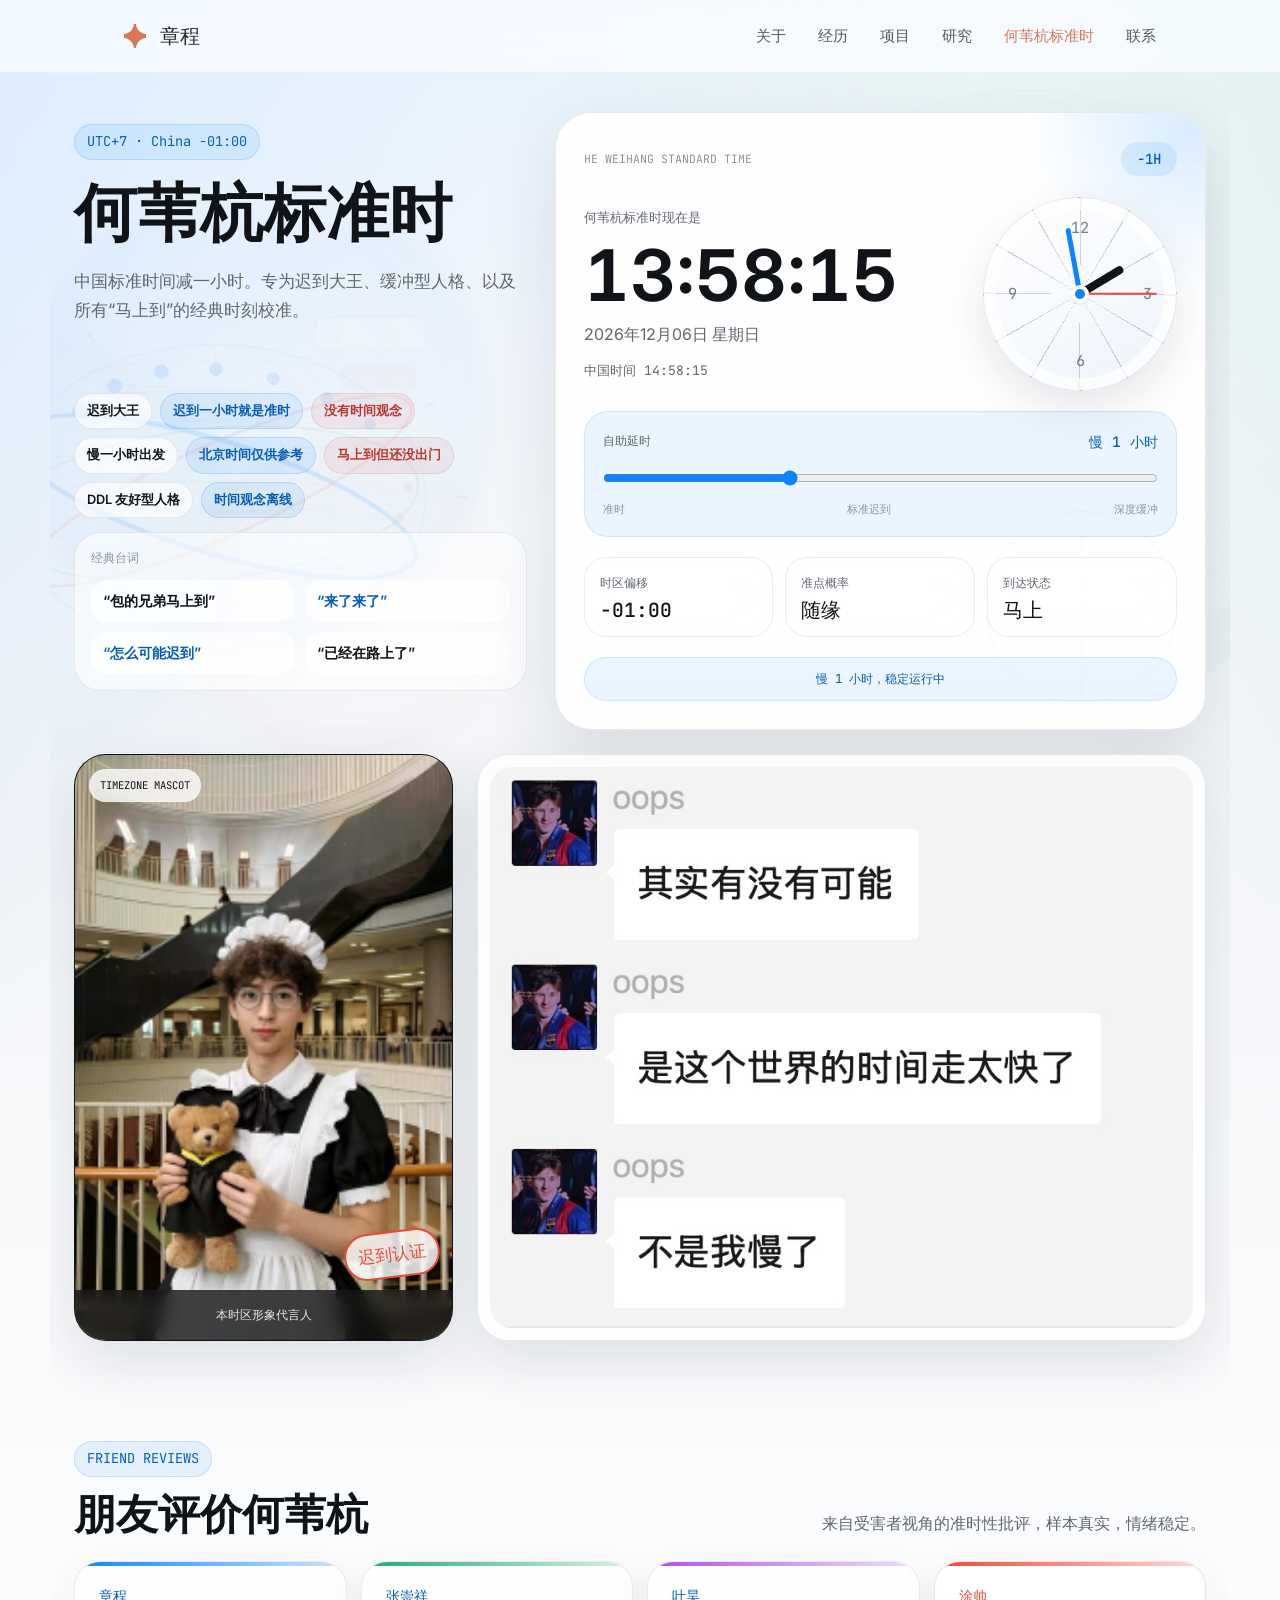
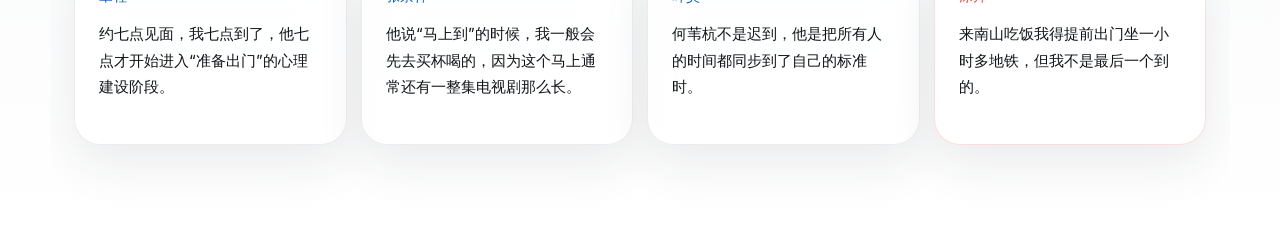
==== commit fc89a133: "Add time orbit artwork" ====
--- a/time/index.html
+++ b/time/index.html
@@ -42,6 +42,8 @@
             </div>
 
             <div class="time-hero-stage">
+                <img class="time-orbit-art" src="assets/time-drift-orbit.png" alt="" width="1600" height="1200" aria-hidden="true">
+
                 <div class="time-copy">
                     <div class="hero-badge time-badge" id="timezoneBadge">UTC+7 · China - 1h</div>
                     <h1 id="time-title" class="hero-title">何苇杭标准时</h1>
--- a/styles.css
+++ b/styles.css
@@ -413,6 +413,11 @@
     grid-template-columns: minmax(360px, 0.78fr) minmax(520px, 1fr);
     gap: 22px 46px;
     align-items: end;
+}
+
+.time-copy,
+.time-context {
+    grid-column: 1;
 }
 
 .time-copy .time-badge {
@@ -1725,38 +1730,41 @@
     display: grid;
     grid-template-columns: minmax(0, 0.82fr) minmax(520px, 1.18fr);
     gap: 28px;
-    align-items: stretch;
+    align-items: start;
+}
+
+.time-orbit-art {
+    position: absolute;
+    left: -260px;
+    top: 110px;
+    width: 720px;
+    height: auto;
+    opacity: 0.22;
+    pointer-events: none;
+    user-select: none;
+    mix-blend-mode: multiply;
+    filter: saturate(0.95) blur(0.1px);
+    z-index: -1;
 }
 
 .time-copy {
-    min-height: 430px;
-    padding: 34px;
+    min-height: 0;
+    padding: 12px 0 0;
     display: flex;
     flex-direction: column;
     align-items: flex-start;
-    justify-content: center;
-    gap: 26px;
-    border: 1px solid var(--time-line);
-    border-radius: 36px;
-    background:
-        linear-gradient(180deg, rgba(255, 255, 255, 0.86), rgba(255, 255, 255, 0.62)),
-        rgba(255, 255, 255, 0.72);
-    box-shadow: var(--time-shadow);
-    backdrop-filter: blur(28px);
-    -webkit-backdrop-filter: blur(28px);
+    justify-content: flex-start;
+    gap: 22px;
+    border: none;
+    border-radius: 0;
+    background: transparent;
+    box-shadow: none;
+    backdrop-filter: none;
+    -webkit-backdrop-filter: none;
 }
 
 .time-copy::after {
-    content: "UTC+7";
-    position: absolute;
-    right: 28px;
-    bottom: 22px;
-    color: rgba(10, 132, 255, 0.08);
-    font-family: 'JetBrains Mono', monospace;
-    font-size: 4.8rem;
-    font-weight: 500;
-    line-height: 1;
-    pointer-events: none;
+    content: none;
 }
 
 .time-copy .time-badge {
@@ -1795,15 +1803,15 @@
 }
 
 .time-context {
-    grid-column: 1 / -1;
+    width: 100%;
     display: grid;
-    grid-template-columns: minmax(0, 0.94fr) minmax(360px, 0.76fr);
-    gap: 16px;
+    grid-template-columns: 1fr;
+    gap: 14px;
     align-items: stretch;
 }
 
 .time-tags {
-    max-width: 560px;
+    max-width: 100%;
     display: flex;
     flex-wrap: wrap;
     gap: 8px;
@@ -1840,13 +1848,15 @@
     width: 100%;
     max-width: none;
     margin-top: 0;
-    padding: 18px;
+    padding: 16px;
     display: grid;
     grid-template-columns: 1fr 1fr;
     gap: 10px;
     border: 1px solid rgba(16, 20, 24, 0.08);
     border-radius: 26px;
-    background: rgba(248, 250, 252, 0.72);
+    background: rgba(255, 255, 255, 0.6);
+    backdrop-filter: blur(18px);
+    -webkit-backdrop-filter: blur(18px);
     box-shadow: none;
 }
 
@@ -1878,6 +1888,8 @@
 }
 
 .clock-shell {
+    grid-column: 2;
+    grid-row: 1 / span 2;
     min-height: 430px;
     margin-top: 0;
     padding: 28px;
@@ -2181,6 +2193,16 @@
     }
 
     .time-copy,
+    .time-context,
+    .clock-shell {
+        grid-column: 1;
+    }
+
+    .clock-shell {
+        grid-row: auto;
+    }
+
+    .time-copy,
     .clock-shell {
         min-height: auto;
     }
@@ -2198,6 +2220,14 @@
     .time-media-wall {
         grid-template-columns: minmax(220px, 0.48fr) minmax(0, 1fr);
     }
+
+    .time-orbit-art {
+        left: auto;
+        right: -250px;
+        top: 32px;
+        width: 620px;
+        opacity: 0.14;
+    }
 }
 
 @media (max-width: 900px) {
@@ -2212,7 +2242,7 @@
     }
 
     .time-copy {
-        padding: 26px;
+        padding: 0;
         align-items: flex-start;
         text-align: left;
     }
@@ -2238,6 +2268,13 @@
         padding: 24px;
     }
 
+    .time-orbit-art {
+        right: -220px;
+        top: 56px;
+        width: 540px;
+        opacity: 0.12;
+    }
+
     .digital-time {
         font-size: 4rem;
     }
@@ -2285,8 +2322,15 @@
         gap: 18px;
     }
 
+    .time-orbit-art {
+        right: -210px;
+        top: 112px;
+        width: 430px;
+        opacity: 0.1;
+    }
+
     .time-copy {
-        padding: 22px;
+        padding: 0;
         border-radius: 28px;
         gap: 18px;
     }
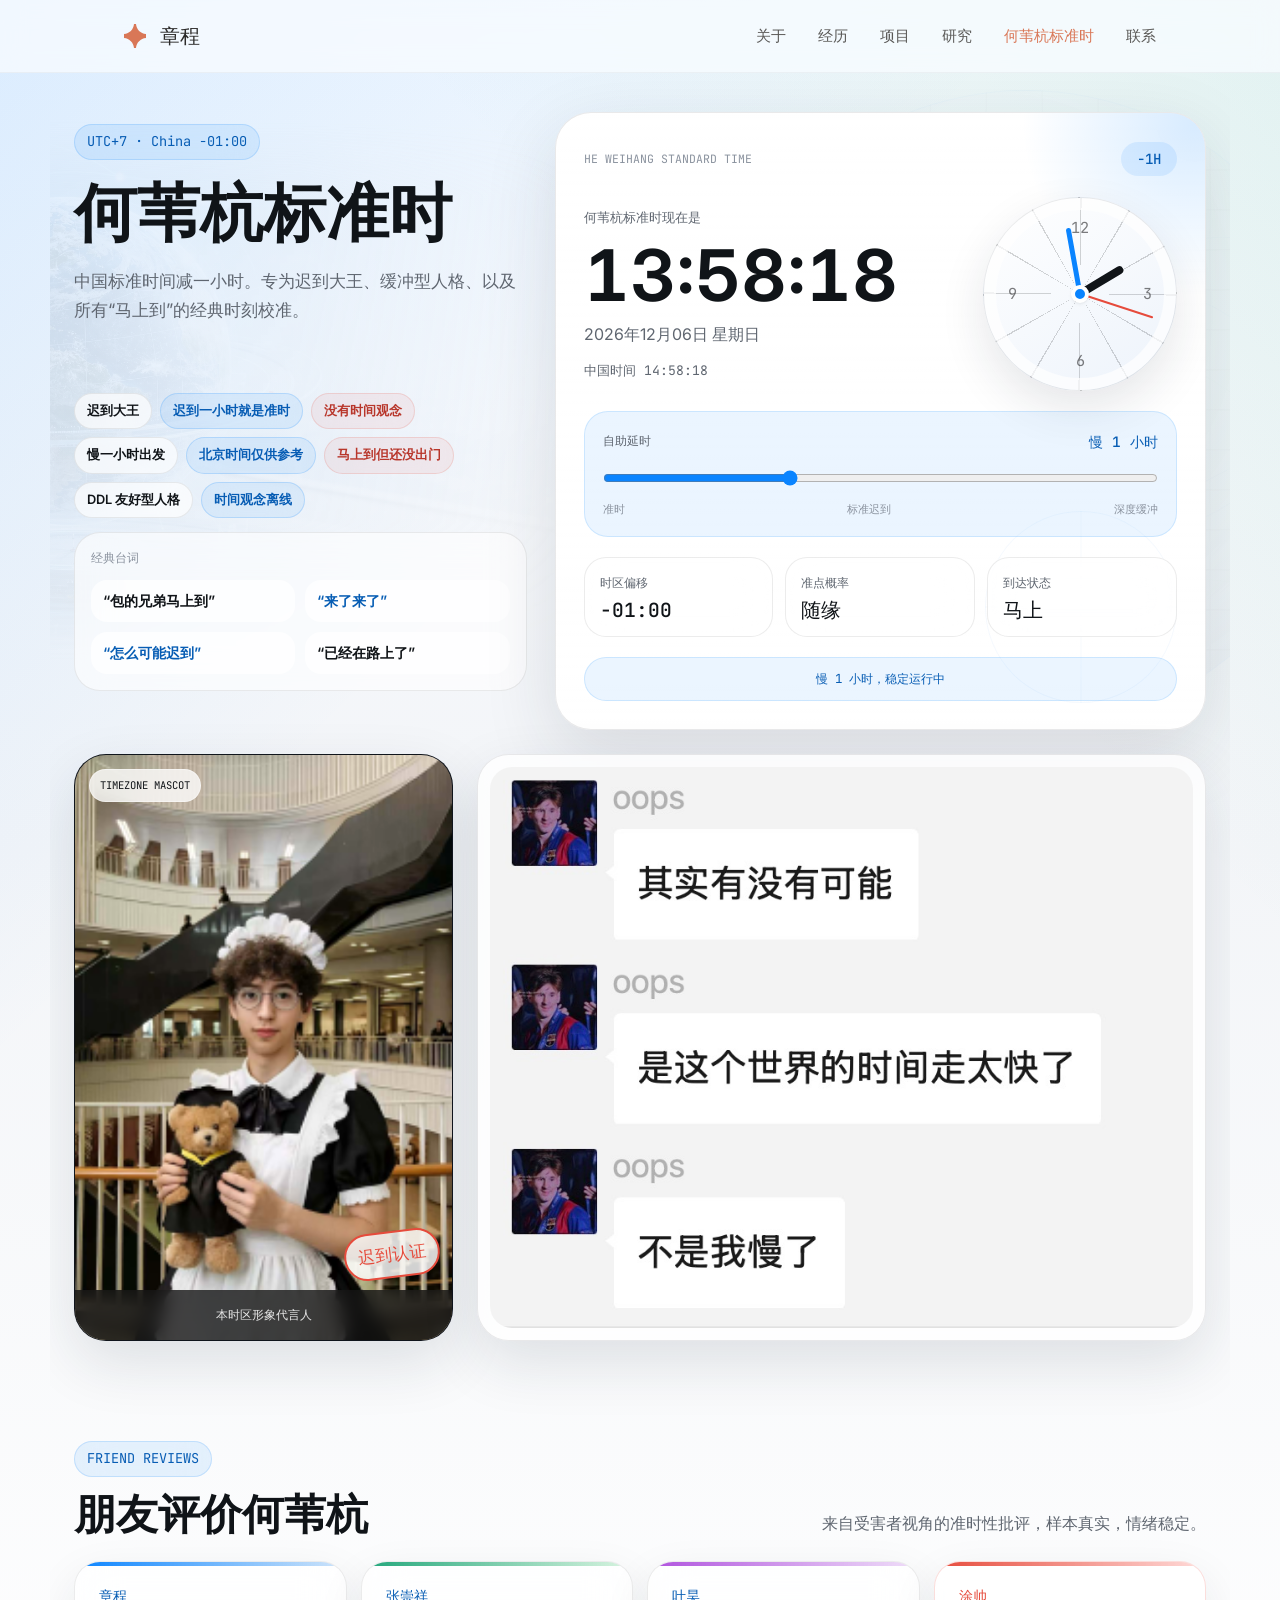
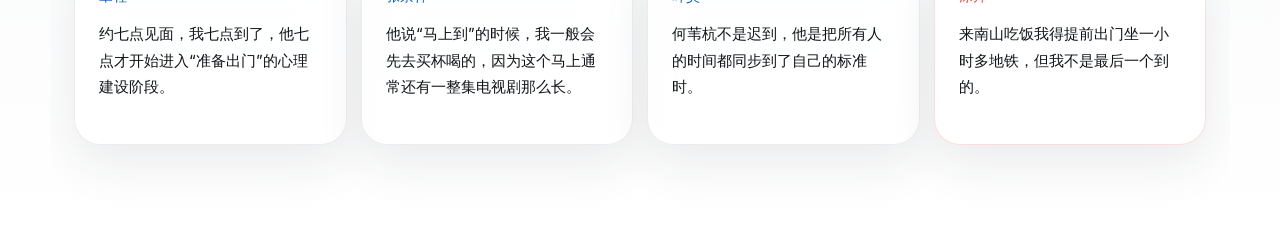
==== commit 00f9ca09: "Use generated timing center background" ====
--- a/time/index.html
+++ b/time/index.html
@@ -42,7 +42,7 @@
             </div>
 
             <div class="time-hero-stage">
-                <img class="time-orbit-art" src="assets/time-drift-orbit.png" alt="" width="1600" height="1200" aria-hidden="true">
+                <img class="time-orbit-art" src="assets/earth-time-center.webp" alt="" width="1536" height="1024" aria-hidden="true">
 
                 <div class="time-copy">
                     <div class="hero-badge time-badge" id="timezoneBadge">UTC+7 · China - 1h</div>
--- a/styles.css
+++ b/styles.css
@@ -1735,16 +1735,25 @@
 
 .time-orbit-art {
     position: absolute;
-    left: -260px;
-    top: 110px;
-    width: 720px;
+    left: -250px;
+    top: 6px;
+    width: 820px;
     height: auto;
-    opacity: 0.22;
+    opacity: 0.24;
     pointer-events: none;
     user-select: none;
-    mix-blend-mode: multiply;
-    filter: saturate(0.95) blur(0.1px);
+    mix-blend-mode: normal;
+    filter: saturate(0.92) contrast(0.96);
     z-index: -1;
+    border-radius: 42px;
+    mask-image:
+        linear-gradient(90deg, transparent 0%, rgba(0, 0, 0, 0.8) 12%, rgba(0, 0, 0, 0.62) 58%, transparent 100%),
+        linear-gradient(180deg, transparent 0%, rgba(0, 0, 0, 0.78) 14%, rgba(0, 0, 0, 0.62) 74%, transparent 100%);
+    mask-composite: intersect;
+    -webkit-mask-image:
+        linear-gradient(90deg, transparent 0%, rgba(0, 0, 0, 0.8) 12%, rgba(0, 0, 0, 0.62) 58%, transparent 100%),
+        linear-gradient(180deg, transparent 0%, rgba(0, 0, 0, 0.78) 14%, rgba(0, 0, 0, 0.62) 74%, transparent 100%);
+    -webkit-mask-composite: source-in;
 }
 
 .time-copy {
@@ -2223,10 +2232,10 @@
 
     .time-orbit-art {
         left: auto;
-        right: -250px;
-        top: 32px;
-        width: 620px;
-        opacity: 0.14;
+        right: -300px;
+        top: 12px;
+        width: 720px;
+        opacity: 0.12;
     }
 }
 
@@ -2269,10 +2278,10 @@
     }
 
     .time-orbit-art {
-        right: -220px;
-        top: 56px;
-        width: 540px;
-        opacity: 0.12;
+        right: -260px;
+        top: 54px;
+        width: 600px;
+        opacity: 0.1;
     }
 
     .digital-time {
@@ -2323,10 +2332,10 @@
     }
 
     .time-orbit-art {
-        right: -210px;
-        top: 112px;
-        width: 430px;
-        opacity: 0.1;
+        right: -220px;
+        top: 120px;
+        width: 470px;
+        opacity: 0.09;
     }
 
     .time-copy {
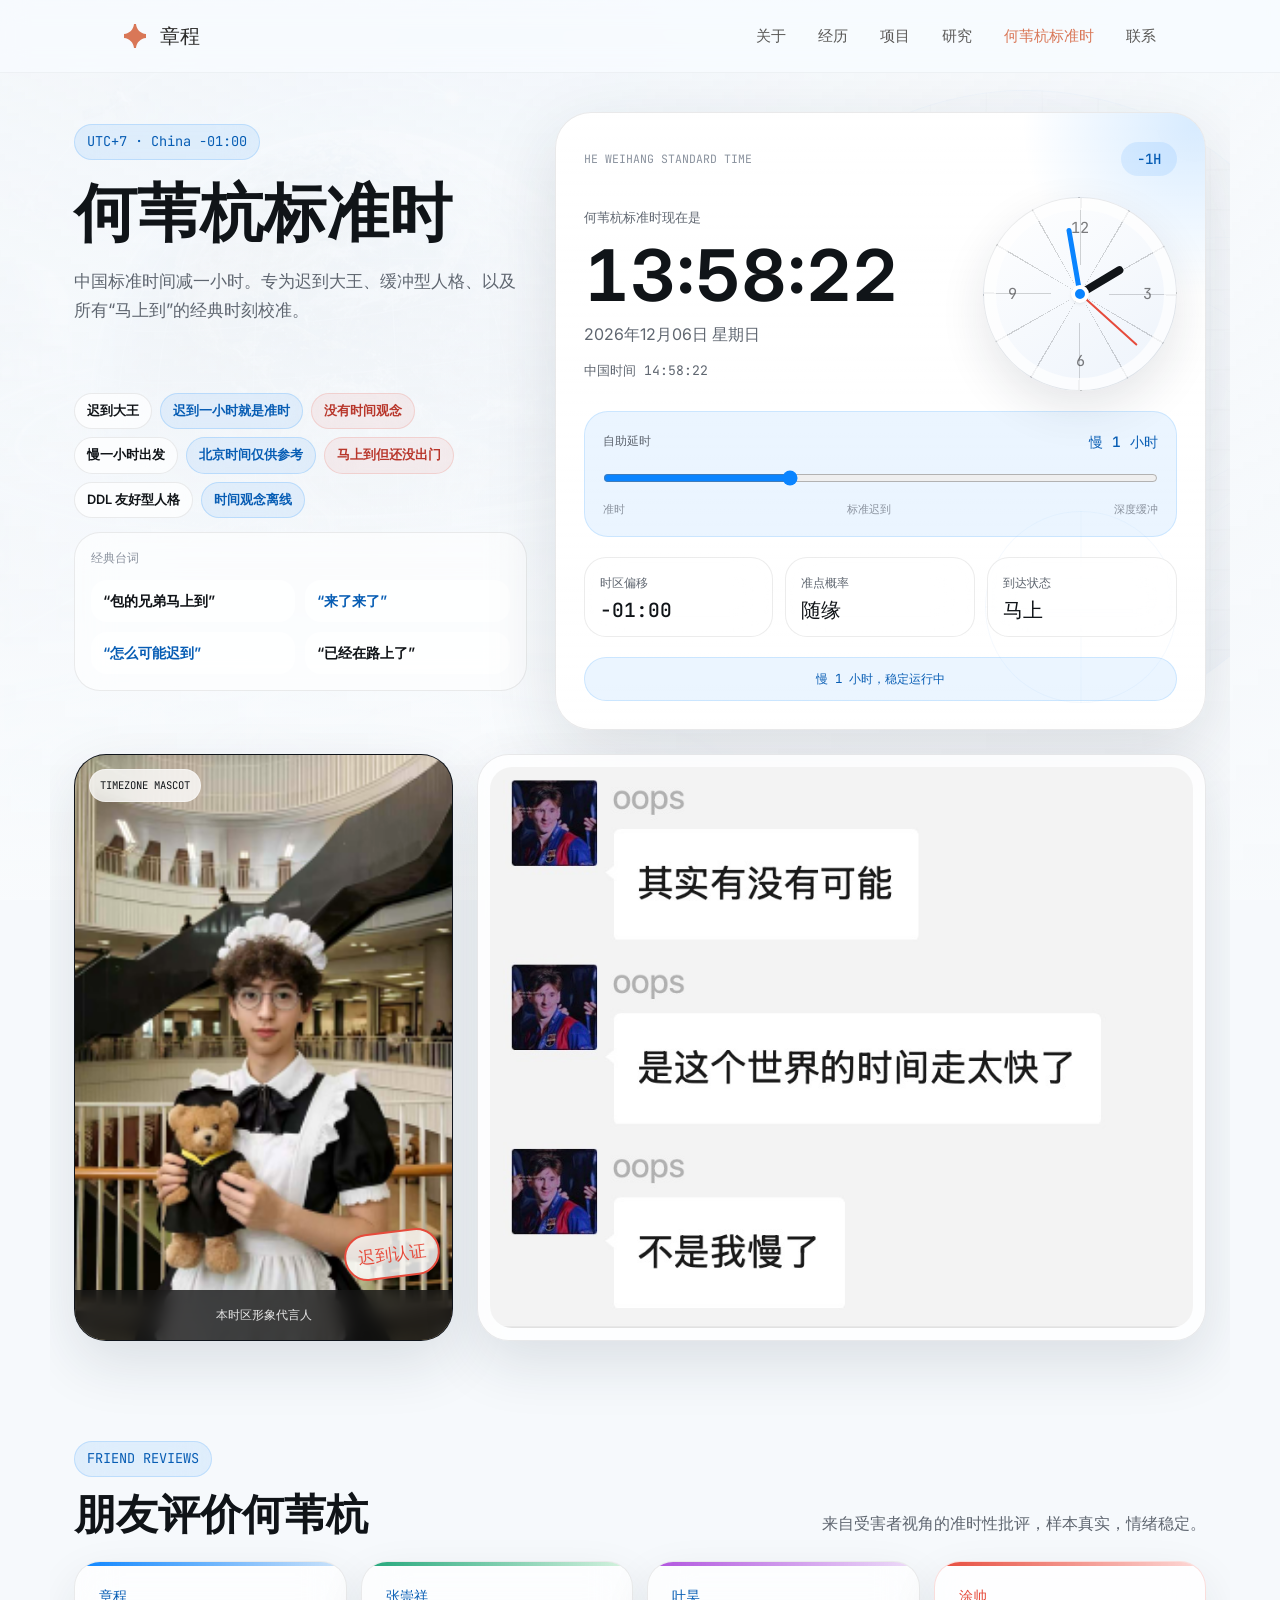
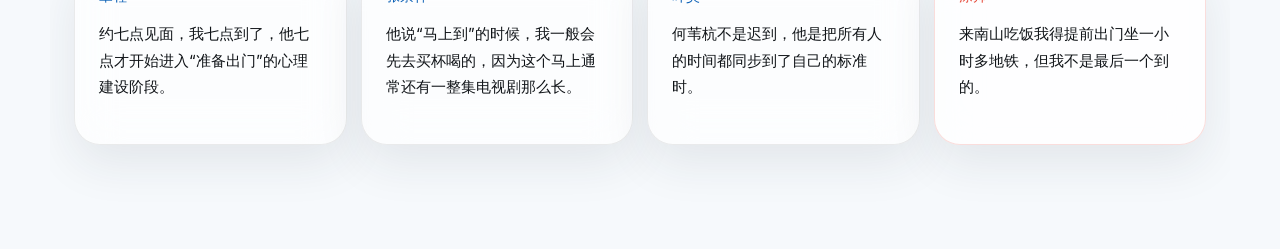
==== commit 615abf66: "Use timing center art as page background" ====
--- a/time/index.html
+++ b/time/index.html
@@ -42,8 +42,6 @@
             </div>
 
             <div class="time-hero-stage">
-                <img class="time-orbit-art" src="assets/earth-time-center.webp" alt="" width="1536" height="1024" aria-hidden="true">
-
                 <div class="time-copy">
                     <div class="hero-badge time-badge" id="timezoneBadge">UTC+7 · China - 1h</div>
                     <h1 id="time-title" class="hero-title">何苇杭标准时</h1>
--- a/styles.css
+++ b/styles.css
@@ -1701,11 +1701,33 @@
     --time-surface-strong: rgba(255, 255, 255, 0.9);
     --time-line: rgba(16, 20, 24, 0.09);
     --time-shadow: 0 24px 72px rgba(28, 39, 54, 0.13);
+    background: #f6f9fc;
+    overflow-x: clip;
+}
+
+.time-page::before,
+.time-page::after {
+    content: "";
+    position: fixed;
+    inset: 0;
+    pointer-events: none;
+}
+
+.time-page::before {
+    z-index: -2;
+    background-image: url("time/assets/earth-time-center.webp");
+    background-size: cover;
+    background-position: center top;
+    background-repeat: no-repeat;
+    opacity: 0.34;
+    filter: saturate(0.9) contrast(0.96);
+}
+
+.time-page::after {
+    z-index: -1;
     background:
-        linear-gradient(135deg, rgba(10, 132, 255, 0.12) 0%, transparent 34%),
-        linear-gradient(225deg, rgba(33, 166, 122, 0.1) 0%, transparent 30%),
-        linear-gradient(180deg, #f8fbff 0%, #f3f5f8 46%, #ffffff 100%);
-    overflow-x: clip;
+        linear-gradient(90deg, rgba(246, 249, 252, 0.72) 0%, rgba(246, 249, 252, 0.58) 42%, rgba(246, 249, 252, 0.82) 100%),
+        linear-gradient(180deg, rgba(246, 249, 252, 0.58) 0%, rgba(246, 249, 252, 0.86) 54%, rgba(255, 255, 255, 0.96) 100%);
 }
 
 .time-page .navbar {
@@ -1731,29 +1753,6 @@
     grid-template-columns: minmax(0, 0.82fr) minmax(520px, 1.18fr);
     gap: 28px;
     align-items: start;
-}
-
-.time-orbit-art {
-    position: absolute;
-    left: -250px;
-    top: 6px;
-    width: 820px;
-    height: auto;
-    opacity: 0.24;
-    pointer-events: none;
-    user-select: none;
-    mix-blend-mode: normal;
-    filter: saturate(0.92) contrast(0.96);
-    z-index: -1;
-    border-radius: 42px;
-    mask-image:
-        linear-gradient(90deg, transparent 0%, rgba(0, 0, 0, 0.8) 12%, rgba(0, 0, 0, 0.62) 58%, transparent 100%),
-        linear-gradient(180deg, transparent 0%, rgba(0, 0, 0, 0.78) 14%, rgba(0, 0, 0, 0.62) 74%, transparent 100%);
-    mask-composite: intersect;
-    -webkit-mask-image:
-        linear-gradient(90deg, transparent 0%, rgba(0, 0, 0, 0.8) 12%, rgba(0, 0, 0, 0.62) 58%, transparent 100%),
-        linear-gradient(180deg, transparent 0%, rgba(0, 0, 0, 0.78) 14%, rgba(0, 0, 0, 0.62) 74%, transparent 100%);
-    -webkit-mask-composite: source-in;
 }
 
 .time-copy {
@@ -2230,13 +2229,6 @@
         grid-template-columns: minmax(220px, 0.48fr) minmax(0, 1fr);
     }
 
-    .time-orbit-art {
-        left: auto;
-        right: -300px;
-        top: 12px;
-        width: 720px;
-        opacity: 0.12;
-    }
 }
 
 @media (max-width: 900px) {
@@ -2277,11 +2269,9 @@
         padding: 24px;
     }
 
-    .time-orbit-art {
-        right: -260px;
-        top: 54px;
-        width: 600px;
-        opacity: 0.1;
+    .time-page::before {
+        opacity: 0.22;
+        background-position: 35% top;
     }
 
     .digital-time {
@@ -2331,11 +2321,15 @@
         gap: 18px;
     }
 
-    .time-orbit-art {
-        right: -220px;
-        top: 120px;
-        width: 470px;
-        opacity: 0.09;
+    .time-page::before {
+        opacity: 0.18;
+        background-position: 32% top;
+    }
+
+    .time-page::after {
+        background:
+            linear-gradient(90deg, rgba(246, 249, 252, 0.82) 0%, rgba(246, 249, 252, 0.7) 45%, rgba(246, 249, 252, 0.88) 100%),
+            linear-gradient(180deg, rgba(246, 249, 252, 0.66) 0%, rgba(246, 249, 252, 0.9) 48%, rgba(255, 255, 255, 0.97) 100%);
     }
 
     .time-copy {
